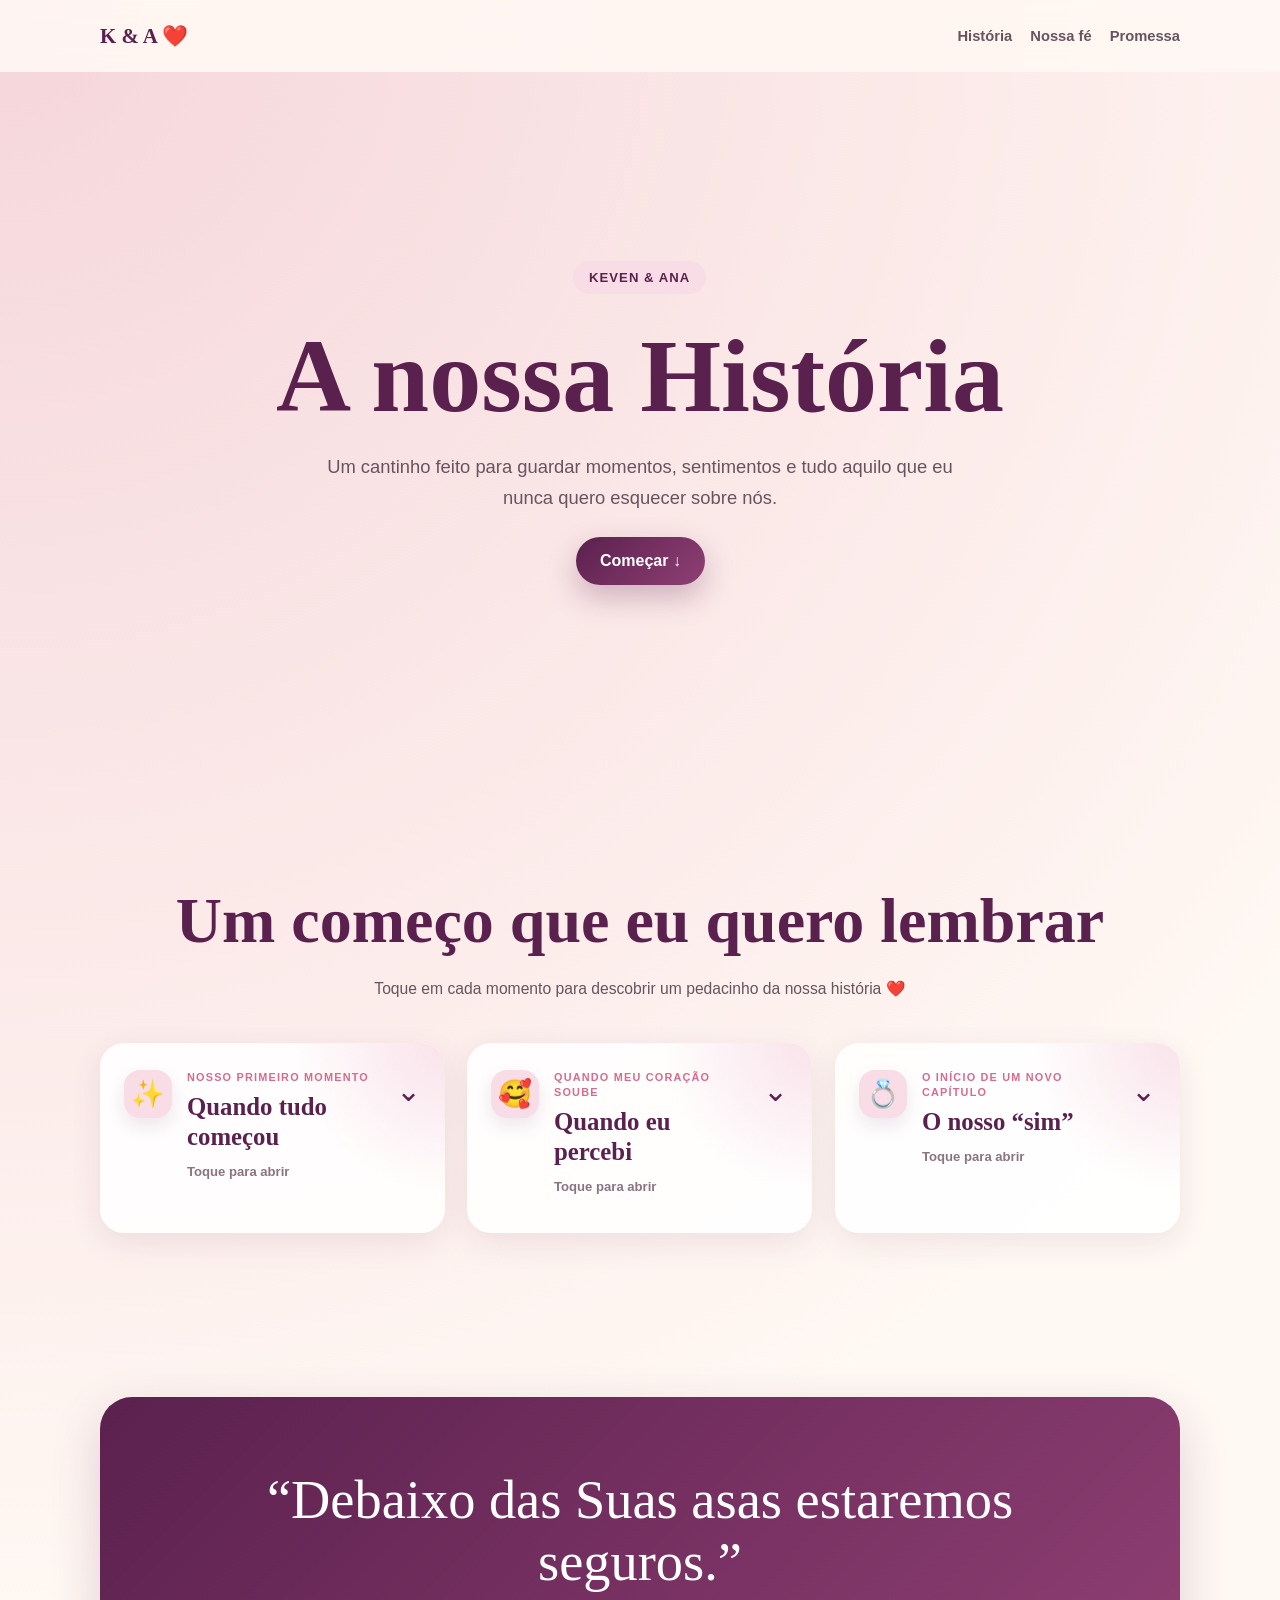
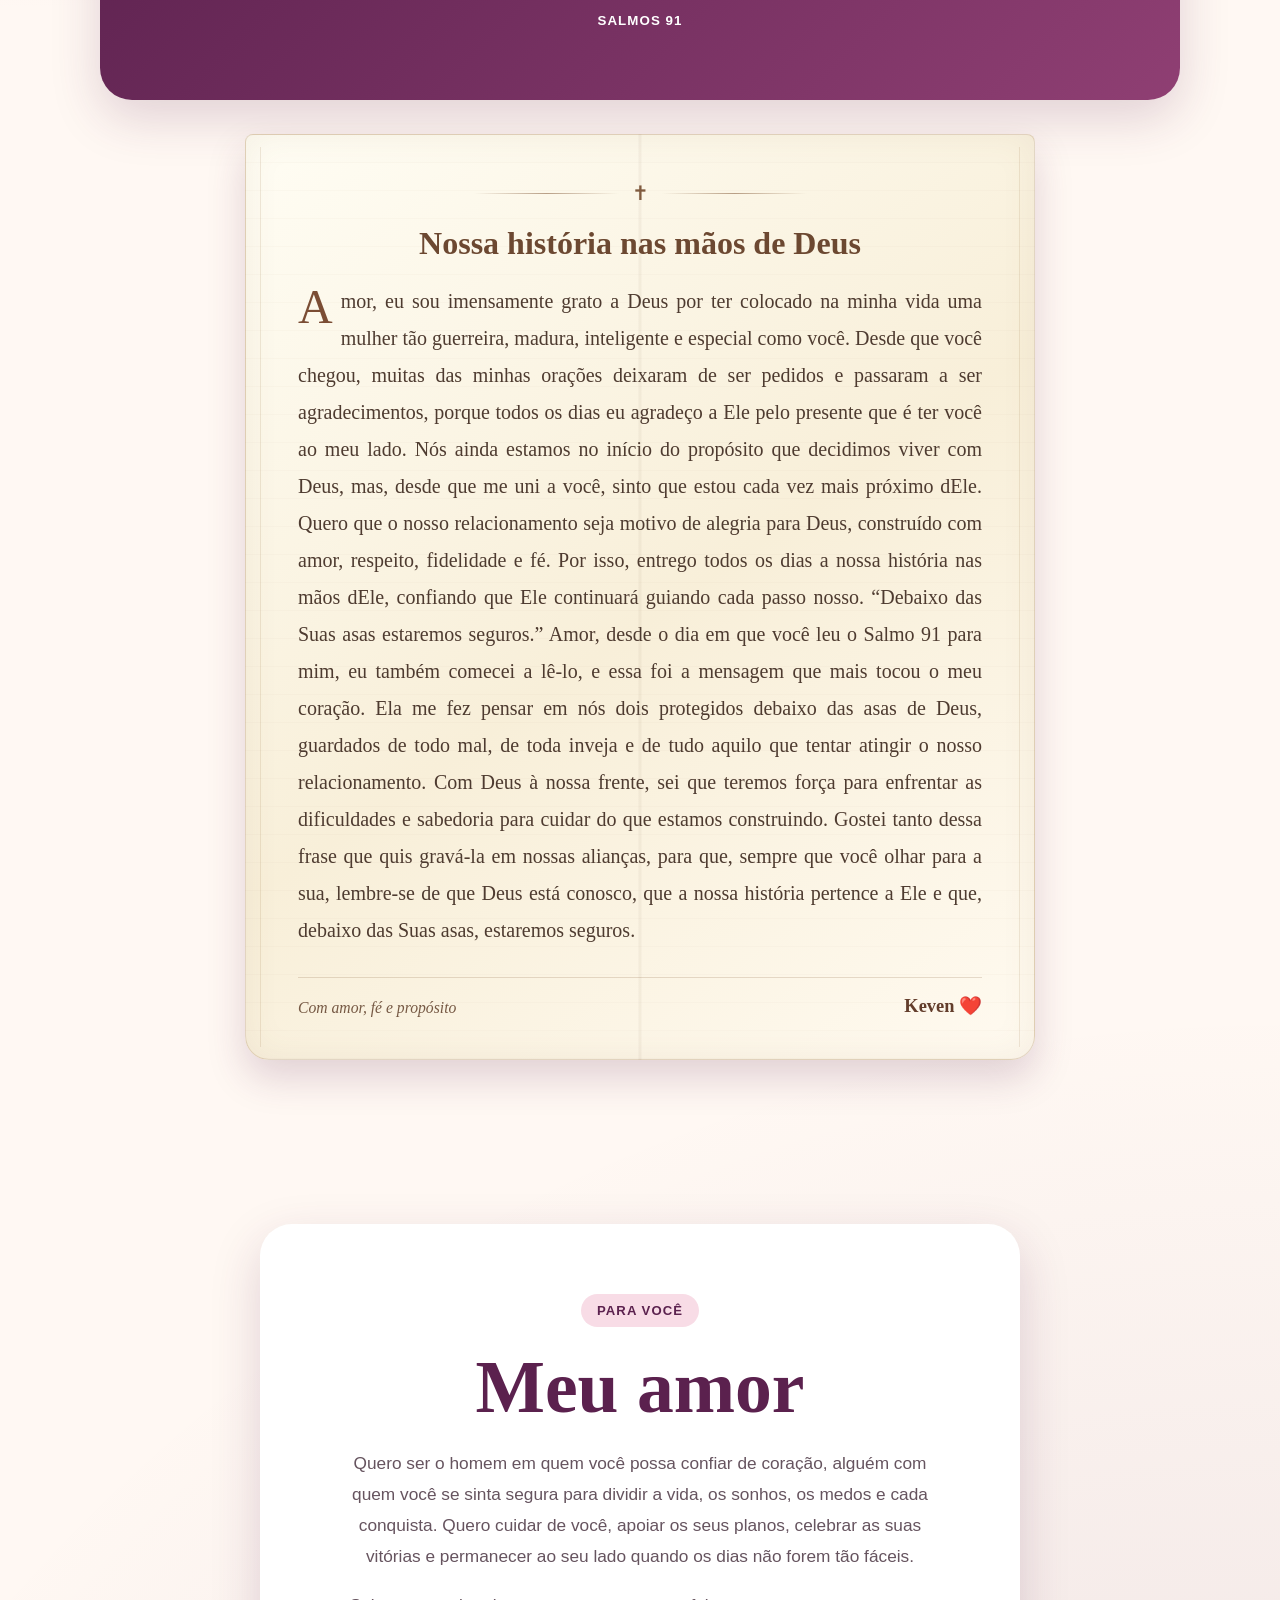
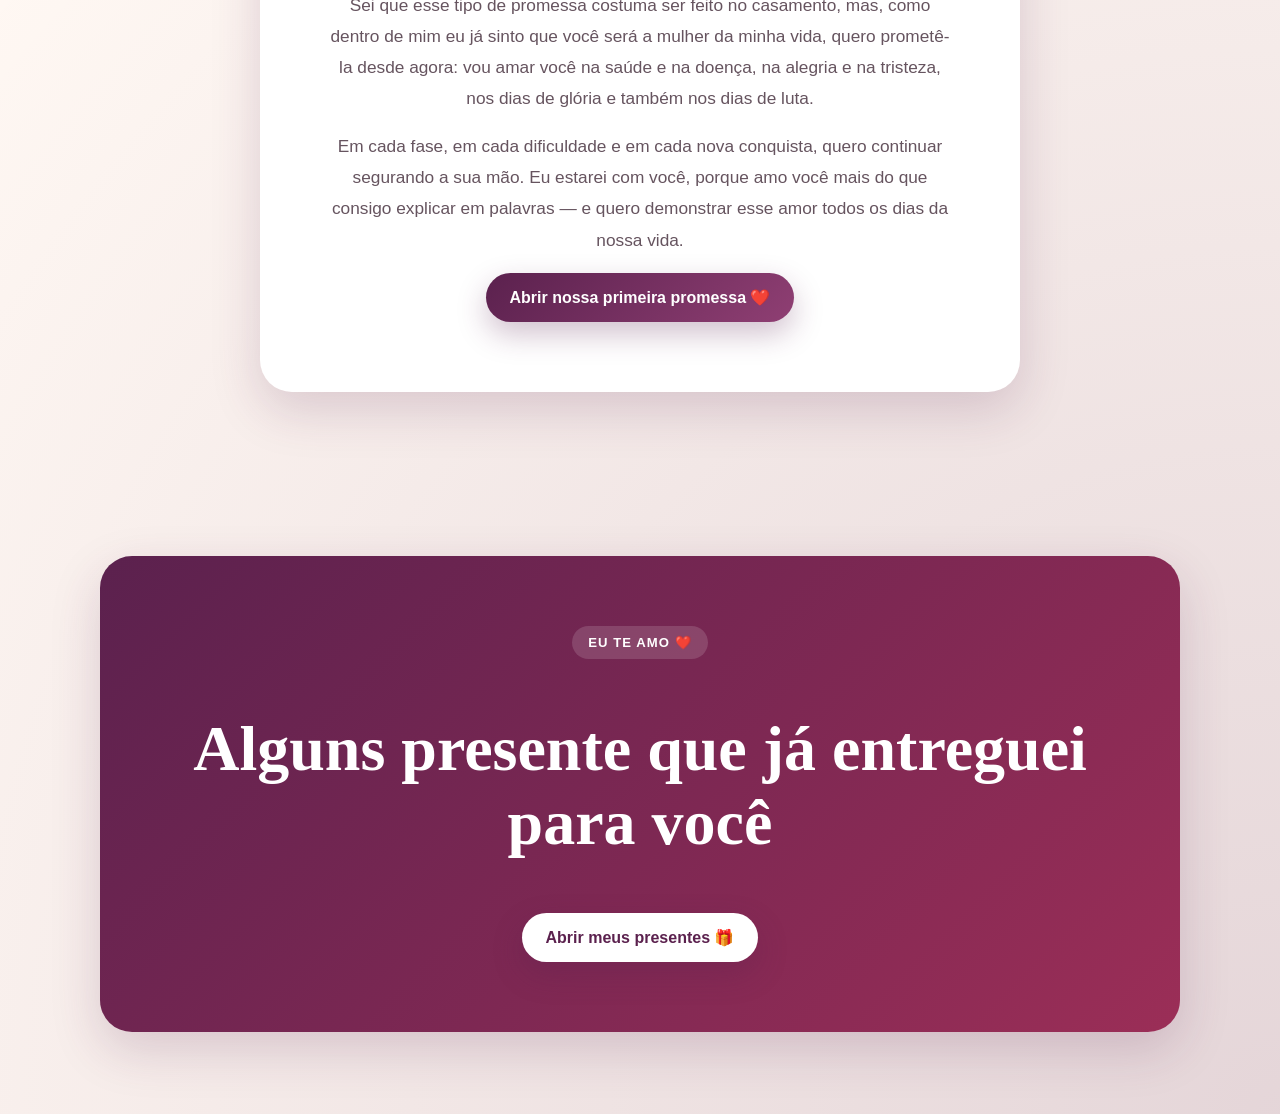
==== historia.html @ 04a38afb "Add files via upload" ====
<!doctype html>
<html lang="pt-BR">
  <head>
    <meta charset="UTF-8" />
    <meta name="viewport" content="width=device-width, initial-scale=1.0" />
    <meta name="theme-color" content="#5b214e" />
    <title>Nossa História ❤️</title>
    <link rel="stylesheet" href="style.css" />
  </head>

  <body>
    <div class="coracoes" id="coracoes"></div>

    <nav class="menu">
      <a class="logo" href="index.html">K &amp; A ❤️</a>

      <div class="menu-links">
        <a href="#historia">História</a>
        <a href="#versiculo">Nossa fé</a>
        <a href="#promessa">Promessa</a>
      </div>
    </nav>

    <main class="conteudo-principal">
      <section class="cabecalho-historia">
        <span class="mini-titulo">Keven &amp; Ana</span>
        <h1>A nossa História</h1>

        <p>
          Um cantinho feito para guardar momentos, sentimentos e tudo aquilo que
          eu nunca quero esquecer sobre nós.
        </p>

        <a class="botao" href="#historia">Começar ↓</a>
      </section>

      <section id="historia">
        <div class="titulo-secao">
          <span>Nossa história</span>
          <h2>Um começo que eu quero lembrar</h2>

          <p class="instrucao-historia">
            Toque em cada momento para descobrir um pedacinho da nossa história
            ❤️
          </p>
        </div>

        <div class="linha-do-tempo linha-do-tempo-interativa">
          <article class="cartao cartao-historia-interativo">
            <button
              class="cabecalho-cartao-historia"
              type="button"
              aria-expanded="false"
            >
              <span class="icone-historia">✨</span>

              <span class="titulo-cartao-historia">
                <span class="ordem-momento">Nosso primeiro momento</span>
                <strong>Quando tudo começou</strong>
                <small>Toque para abrir</small>
              </span>

              <span class="seta-cartao-historia" aria-hidden="true">⌄</span>
            </button>

            <div class="conteudo-cartao-historia">
              <div class="texto-cartao-historia">
                <p>
                  Tudo começou naquele sábado, no dia do curso, quando a gente
                  simplesmente não conseguia parar de olhar um para o outro. Foi
                  ali que pude admirar ainda mais o quanto você era linda, com
                  esse rostinho de princesa que sempre consegue me encantar. E,
                  aos poucos, você foi chegando de mansinho e ocupando um espaço
                  cada vez mais especial nos meus dias e no meu coração.
                </p>

                <span class="assinatura-momento">
                  Foi ali que os meus olhos começaram a escolher você. ❤️
                </span>
              </div>
            </div>
          </article>

          <article class="cartao cartao-historia-interativo">
            <button
              class="cabecalho-cartao-historia"
              type="button"
              aria-expanded="false"
            >
              <span class="icone-historia">🥰</span>

              <span class="titulo-cartao-historia">
                <span class="ordem-momento">Quando meu coração soube</span>
                <strong>Quando eu percebi</strong>
                <small>Toque para abrir</small>
              </span>

              <span class="seta-cartao-historia" aria-hidden="true">⌄</span>
            </button>

            <div class="conteudo-cartao-historia">
              <div class="texto-cartao-historia">
                <p>
                  No dia em que saímos para a praça... Aquele momento foi tão
                  especial, tão leve e tão bom, que alguma coisa dentro de mim
                  mudou. Mesmo sendo apenas a segunda vez que saíamos juntos —
                  kkkkk — foi ali que meu coração começou a ter certeza de que
                  era você a mulher que eu queria para a minha vida. Minhas
                  orações deixaram de ser “Será que é ela?” e passaram a ser
                  “Deus, eu quero que seja ela”. E, sem perceber, eu já estava
                  completamente apaixonado por você.
                </p>

                <span class="assinatura-momento">
                  Naquele dia, a minha dúvida virou uma oração por nós dois. ❤️
                </span>
              </div>
            </div>
          </article>

          <article class="cartao cartao-historia-interativo">
            <button
              class="cabecalho-cartao-historia"
              type="button"
              aria-expanded="false"
            >
              <span class="icone-historia">💍</span>

              <span class="titulo-cartao-historia">
                <span class="ordem-momento">O início de um novo capítulo</span>
                <strong>O nosso “sim”</strong>
                <small>Toque para abrir</small>
              </span>

              <span class="seta-cartao-historia" aria-hidden="true">⌄</span>
            </button>

            <div class="conteudo-cartao-historia">
              <div class="texto-cartao-historia">
                <p>
                  No dia 18 de julho de 2026, a nossa história ganhou um novo
                  capítulo — o primeiro de muitos que ainda estão por vir. Eu
                  fiquei muito ansioso esperando por esse dia kkkkk. Lembra de
                  quando você tentava adivinhar qual seria a nossa data? Foi tão
                  gostoso viver essa espera e ver você toda curiosa e ansiosa
                  para finalmente ganhar a sua aliança. Cada momento fez esse
                  dia se tornar ainda mais especial para mim.
                </p>

                <span class="assinatura-momento">
                  E foi assim que o nosso “eu e você” se tornou oficialmente
                  “nós”. ❤️
                </span>
              </div>
            </div>
          </article>
        </div>
      </section>

      <section id="versiculo" class="secao-versiculo">
        <div class="versiculo">
          <blockquote>“Debaixo das Suas asas estaremos seguros.”</blockquote>

          <small>SALMOS 91</small>
        </div>

        <!--
          ESCREVA A SUA MENSAGEM PARA A ANA DENTRO DO <p> ABAIXO.
          Você pode escrever quantas linhas quiser.
        -->
        <div class="caixa-mensagem-biblica">
          <div class="topo-mensagem-biblica" aria-hidden="true">
            <span class="linha-biblica"></span>
            <span class="cruz-biblica">✝</span>
            <span class="linha-biblica"></span>
          </div>

          <span class="titulo-mensagem-biblica">
            Nossa história nas mãos de Deus
          </span>

          <p class="texto-mensagem-biblica">
            Amor, eu sou imensamente grato a Deus por ter colocado na minha vida
            uma mulher tão guerreira, madura, inteligente e especial como você.
            Desde que você chegou, muitas das minhas orações deixaram de ser
            pedidos e passaram a ser agradecimentos, porque todos os dias eu
            agradeço a Ele pelo presente que é ter você ao meu lado. Nós ainda
            estamos no início do propósito que decidimos viver com Deus, mas,
            desde que me uni a você, sinto que estou cada vez mais próximo dEle.
            Quero que o nosso relacionamento seja motivo de alegria para Deus,
            construído com amor, respeito, fidelidade e fé. Por isso, entrego
            todos os dias a nossa história nas mãos dEle, confiando que Ele
            continuará guiando cada passo nosso. “Debaixo das Suas asas
            estaremos seguros.” Amor, desde o dia em que você leu o Salmo 91
            para mim, eu também comecei a lê-lo, e essa foi a mensagem que mais
            tocou o meu coração. Ela me fez pensar em nós dois protegidos
            debaixo das asas de Deus, guardados de todo mal, de toda inveja e de
            tudo aquilo que tentar atingir o nosso relacionamento. Com Deus à
            nossa frente, sei que teremos força para enfrentar as dificuldades e
            sabedoria para cuidar do que estamos construindo. Gostei tanto dessa
            frase que quis gravá-la em nossas alianças, para que, sempre que
            você olhar para a sua, lembre-se de que Deus está conosco, que a
            nossa história pertence a Ele e que, debaixo das Suas asas,
            estaremos seguros.
          </p>

          <div class="rodape-mensagem-biblica">
            <span>Com amor, fé e propósito</span>
            <strong>Keven ❤️</strong>
          </div>
        </div>
      </section>

      <section class="final" id="promessa">
        <div class="carta">
          <span class="mini-titulo">Para você</span>
          <h2>Meu amor</h2>

          <p>
            Quero ser o homem em quem você possa confiar de coração, alguém com
            quem você se sinta segura para dividir a vida, os sonhos, os medos e
            cada conquista. Quero cuidar de você, apoiar os seus planos,
            celebrar as suas vitórias e permanecer ao seu lado quando os dias
            não forem tão fáceis.
          </p>

          <p>
            Sei que esse tipo de promessa costuma ser feito no casamento, mas,
            como dentro de mim eu já sinto que você será a mulher da minha vida,
            quero prometê-la desde agora: vou amar você na saúde e na doença, na
            alegria e na tristeza, nos dias de glória e também nos dias de luta.
          </p>

          <p>
            Em cada fase, em cada dificuldade e em cada nova conquista, quero
            continuar segurando a sua mão. Eu estarei com você, porque amo você
            mais do que consigo explicar em palavras — e quero demonstrar esse
            amor todos os dias da nossa vida.
          </p>

          <button class="botao" id="botaoPromessa" type="button">
            Abrir nossa primeira promessa ❤️
          </button>

          <div class="mensagem-escondida" id="mensagemFinal">
            Que este seja apenas o primeiro de muitos capítulos.<br />
            Eu escolho você. Hoje e em todos os dias que vierem.
          </div>
        </div>
      </section>

      <section class="secao-presente">
        <div class="presente-chamada">
          <span class="mini-titulo">Eu te amo ❤️</span>
          <h2>Alguns presente que já entreguei para você</h2>

          <a class="botao botao-branco" href="presente.html">
            Abrir meus presentes 🎁
          </a>
        </div>
      </section>
    </main>

    <script src="script.js"></script>
  </body>
</html>
---- style.css ----
@charset "UTF-8";

:root {
  --vinho: #5b214e;
  --vinho-escuro: #351129;
  --vinho-claro: #8f3f73;
  --rosa: #d86a8d;
  --rosa-claro: #f8dce6;
  --creme: #fff8f3;
  --texto: #392b35;
  --texto-suave: #66545f;
  --branco: #ffffff;
  --vermelho: #b80f35;
  --vermelho-claro: #df3157;
  --vermelho-escuro: #6f0925;
  --verde: #315b3b;
  --verde-claro: #72996b;
  --dourado: #e8bd72;
  --sombra: 0 18px 50px rgba(91, 33, 78, 0.18);
}

* {
  box-sizing: border-box;
  scroll-behavior: smooth;
}

html {
  scroll-padding-top: 90px;
}

body {
  margin: 0;
  color: var(--texto);
  font-family: "Segoe UI", Arial, sans-serif;
  background:
    radial-gradient(
      circle at top left,
      rgba(216, 106, 141, 0.24),
      transparent 36%
    ),
    radial-gradient(
      circle at bottom right,
      rgba(91, 33, 78, 0.16),
      transparent 38%
    ),
    var(--creme);
  overflow-x: hidden;
}

a {
  color: inherit;
}

button,
a {
  -webkit-tap-highlight-color: transparent;
}

h1,
h2,
h3 {
  font-family: Georgia, "Times New Roman", serif;
  color: var(--vinho);
}

.coracoes,
.chuva-rosas {
  position: fixed;
  inset: 0;
  pointer-events: none;
  overflow: hidden;
}

.coracoes {
  z-index: 100;
}

.chuva-rosas {
  z-index: 150;
}

.coracao {
  position: absolute;
  bottom: -40px;
  opacity: 0;
  animation: subir linear forwards;
}

@keyframes subir {
  0% {
    transform: translateY(0) rotate(0deg) scale(0.75);
    opacity: 0;
  }

  15% {
    opacity: 0.9;
  }

  100% {
    transform: translateY(-115vh) rotate(40deg) scale(1.15);
    opacity: 0;
  }
}

.mini-titulo,
.selo {
  display: inline-flex;
  padding: 9px 16px;
  border-radius: 999px;
  background: var(--rosa-claro);
  color: var(--vinho);
  font-size: 0.82rem;
  font-weight: 800;
  letter-spacing: 0.08em;
  text-transform: uppercase;
}

.botao {
  appearance: none;
  display: inline-block;
  border: 0;
  border-radius: 999px;
  padding: 15px 24px;
  background: linear-gradient(135deg, var(--vinho), var(--vinho-claro));
  color: var(--branco);
  text-decoration: none;
  font-size: 1rem;
  font-weight: 800;
  cursor: pointer;
  box-shadow: 0 12px 30px rgba(91, 33, 78, 0.28);
  transition:
    transform 0.2s ease,
    box-shadow 0.2s ease;
}

.botao:hover {
  transform: translateY(-3px);
  box-shadow: 0 18px 36px rgba(91, 33, 78, 0.35);
}

.botao-branco {
  background: var(--branco);
  color: var(--vinho);
}

.pagina-inicial {
  min-height: 100vh;
  display: flex;
  flex-direction: column;
}

.hero {
  min-height: calc(100vh - 70px);
  display: grid;
  place-items: center;
  padding: 32px 20px;
}

.hero-card {
  width: min(920px, 100%);
  padding: clamp(30px, 6vw, 74px);
  border-radius: 34px;
  text-align: center;
  background: rgba(255, 255, 255, 0.8);
  box-shadow: var(--sombra);
  backdrop-filter: blur(12px);
}

.hero h1 {
  margin: 24px 0 12px;
  font-size: clamp(3rem, 9vw, 6.6rem);
  line-height: 0.95;
}

.hero p {
  max-width: 700px;
  margin: 20px auto 24px;
  font-size: clamp(1.05rem, 2.4vw, 1.35rem);
  line-height: 1.75;
}

.data {
  display: block;
  margin: 18px 0 30px;
  color: #755e6f;
  font-weight: 700;
}

.menu {
  position: sticky;
  top: 0;
  z-index: 80;
  min-height: 72px;
  display: flex;
  align-items: center;
  justify-content: space-between;
  gap: 24px;
  padding: 14px max(20px, calc((100% - 1080px) / 2));
  background: rgba(255, 248, 243, 0.9);
  backdrop-filter: blur(14px);
}

.logo {
  color: var(--vinho);
  text-decoration: none;
  font-family: Georgia, "Times New Roman", serif;
  font-size: 1.3rem;
  font-weight: 800;
}

.menu-links {
  display: flex;
  flex-wrap: wrap;
  gap: 18px;
}

.menu-links a {
  color: var(--texto-suave);
  text-decoration: none;
  font-size: 0.92rem;
  font-weight: 700;
}

.conteudo-principal {
  width: min(1080px, calc(100% - 34px));
  margin: 0 auto;
}

.conteudo-principal section {
  padding: 82px 0;
}

.cabecalho-historia {
  min-height: 78vh;
  display: grid;
  place-items: center;
  align-content: center;
  text-align: center;
}

.cabecalho-historia h1 {
  margin: 22px 0 16px;
  font-size: clamp(3.2rem, 9vw, 6.5rem);
}

.cabecalho-historia p {
  max-width: 660px;
  margin: 0 auto 24px;
  color: var(--texto-suave);
  font-size: 1.15rem;
  line-height: 1.7;
}

.titulo-secao {
  margin-bottom: 42px;
  text-align: center;
}

.titulo-secao span {
  color: var(--rosa);
  font-size: 0.78rem;
  font-weight: 800;
  letter-spacing: 0.14em;
  text-transform: uppercase;
}

.titulo-secao h2 {
  margin: 10px 0 0;
  font-size: clamp(2.1rem, 6vw, 4rem);
}

.linha-do-tempo {
  display: grid;
  grid-template-columns: repeat(3, 1fr);
  gap: 22px;
}

.cartao,
.motivo {
  padding: 26px;
  border-radius: 24px;
  background: rgba(255, 255, 255, 0.88);
  box-shadow: 0 10px 32px rgba(91, 33, 78, 0.09);
}

.cartao h3 {
  margin: 10px 0;
  font-size: 1.55rem;
}

.cartao p,
.motivo p {
  margin: 0;
  color: var(--texto-suave);
  line-height: 1.65;
}

.icone {
  font-size: 2rem;
}

.galeria {
  display: grid;
  grid-template-columns: 1.25fr 0.75fr;
  grid-template-rows: 260px 260px;
  gap: 18px;
}

.foto {
  position: relative;
  overflow: hidden;
  min-height: 220px;
  border-radius: 26px;
  background: var(--rosa-claro);
  box-shadow: var(--sombra);
}

.foto-principal {
  grid-row: 1 / 3;
}

.foto img {
  width: 100%;
  height: 100%;
  object-fit: cover;
}

.legenda {
  position: absolute;
  left: 18px;
  bottom: 18px;
  padding: 9px 13px;
  border-radius: 999px;
  color: white;
  background: rgba(40, 15, 34, 0.62);
  font-weight: 700;
}

.motivos {
  display: grid;
  grid-template-columns: repeat(2, 1fr);
  gap: 18px;
}

.motivo {
  display: flex;
  gap: 16px;
}

.numero {
  flex: 0 0 auto;
  width: 42px;
  height: 42px;
  display: grid;
  place-items: center;
  border-radius: 50%;
  background: var(--rosa-claro);
  color: var(--vinho);
  font-weight: 900;
}

.motivo strong {
  display: block;
  margin-bottom: 6px;
  color: var(--vinho);
}

.versiculo {
  padding: clamp(34px, 7vw, 72px);
  border-radius: 32px;
  color: white;
  text-align: center;
  background: linear-gradient(135deg, var(--vinho), var(--vinho-claro));
  box-shadow: var(--sombra);
}

.versiculo blockquote {
  margin: 0;
  font-family: Georgia, "Times New Roman", serif;
  font-size: clamp(1.7rem, 5vw, 3.4rem);
}

.versiculo small {
  display: block;
  margin-top: 20px;
  font-weight: 700;
  letter-spacing: 0.08em;
}

.final {
  min-height: 70vh;
  display: grid;
  place-items: center;
}

.carta {
  width: min(760px, 100%);
  padding: clamp(32px, 7vw, 70px);
  border-radius: 32px;
  background: white;
  text-align: center;
  box-shadow: var(--sombra);
}

.carta h2 {
  margin: 18px 0;
  font-size: clamp(2.4rem, 7vw, 4.6rem);
}

.carta p {
  color: var(--texto-suave);
  font-size: 1.08rem;
  line-height: 1.8;
}

.mensagem-escondida {
  display: none;
  margin-top: 28px;
  padding: 24px;
  border-radius: 22px;
  background: var(--rosa-claro);
  color: var(--vinho);
  font-family: Georgia, "Times New Roman", serif;
  font-size: 1.8rem;
  line-height: 1.4;
}

.presente-chamada {
  padding: clamp(34px, 7vw, 70px);
  border-radius: 32px;
  color: white;
  text-align: center;
  background: linear-gradient(135deg, var(--vinho), #9b2e57);
  box-shadow: var(--sombra);
}

.presente-chamada h2 {
  color: white;
  font-size: clamp(2.2rem, 6vw, 4rem);
}

.presente-chamada p {
  max-width: 620px;
  margin: 0 auto 26px;
  line-height: 1.7;
}

.presente-chamada .mini-titulo {
  background: rgba(255, 255, 255, 0.14);
  color: white;
}

footer {
  padding: 28px 18px 42px;
  color: #806c79;
  text-align: center;
}

/* PÁGINA PRESENTE */

.pagina-presente {
  min-height: 100vh;
  color: white;
  background:
    radial-gradient(
      circle at 50% 5%,
      rgba(255, 255, 255, 0.18),
      transparent 28%
    ),
    linear-gradient(160deg, #321026 0%, #651c48 46%, #a93b5f 100%);
}

.presente-main {
  width: min(760px, calc(100% - 20px));
  margin: 0 auto;
}

.presente-topo {
  padding: 26px 0 12px;
  text-align: center;
}

.presente-topo h1 {
  margin: 18px 0 12px;
  color: white;
  font-size: clamp(2.4rem, 8vw, 4.8rem);
  line-height: 1;
}

.presente-topo p {
  max-width: 600px;
  margin: 0 auto;
  color: rgba(255, 255, 255, 0.84);
  line-height: 1.65;
}

.presente-topo .mini-titulo {
  background: rgba(255, 255, 255, 0.12);
  color: white;
}

.voltar-link {
  display: block;
  width: max-content;
  margin-bottom: 20px;
  color: rgba(255, 255, 255, 0.84);
  text-decoration: none;
  font-weight: 700;
}

.experiencia-presente {
  min-height: 700px;
  padding: 20px 0 70px;
}

.caixa-area {
  min-height: 470px;
  display: grid;
  place-items: center;
  transition:
    opacity 0.6s ease,
    transform 0.7s ease;
}

.caixa-area.escondida {
  position: absolute;
  opacity: 0;
  transform: translateY(100px) scale(0.8);
  pointer-events: none;
}

.caixa-presente {
  appearance: none;
  position: relative;
  width: min(290px, 76vw);
  height: 300px;
  border: 0;
  background: transparent;
  cursor: pointer;
  animation: caixaRespira 2.2s ease-in-out infinite;
}

@keyframes caixaRespira {
  50% {
    transform: translateY(-8px) scale(1.015);
  }
}

.corpo-caixa {
  position: absolute;
  left: 8%;
  right: 8%;
  bottom: 0;
  height: 68%;
  overflow: hidden;
  border-radius: 8px 8px 20px 20px;
  background: linear-gradient(160deg, #ca1947, #800929);
  box-shadow: 0 28px 30px rgba(20, 0, 15, 0.35);
}

.tampa-caixa {
  position: absolute;
  left: 0;
  right: 0;
  top: 24%;
  z-index: 4;
  height: 28%;
  border-radius: 14px;
  background: linear-gradient(160deg, #e3355e, #941034);
  transform-origin: left bottom;
}

.fita-vertical {
  position: absolute;
  inset-block: 0;
  left: 42%;
  width: 16%;
  background: linear-gradient(90deg, #e1ad61, #ffe2a8, #d49a4c);
}

.fita-horizontal {
  position: absolute;
  inset-inline: 0;
  top: 38%;
  height: 17%;
  background: linear-gradient(#e1ad61, #ffe2a8, #d49a4c);
}

.etiqueta {
  position: absolute;
  left: 50%;
  bottom: 18px;
  z-index: 3;
  width: max-content;
  max-width: 86%;
  transform: translateX(-50%);
  padding: 10px 14px;
  border-radius: 999px;
  background: white;
  color: var(--vinho);
  font-size: 0.86rem;
  font-weight: 900;
}

.laco,
.no-laco {
  position: absolute;
  z-index: 6;
  background: linear-gradient(145deg, #ffe2aa, #dca65d);
}

.laco {
  top: -58px;
  width: 82px;
  height: 68px;
  border-radius: 70% 25% 70% 30%;
}

.laco-esquerdo {
  left: calc(50% - 76px);
  transform: rotate(22deg);
}

.laco-direito {
  right: calc(50% - 76px);
  transform: scaleX(-1) rotate(22deg);
}

.no-laco {
  top: -22px;
  left: 50%;
  width: 46px;
  height: 42px;
  border-radius: 50%;
  transform: translateX(-50%);
}

.caixa-presente.abrindo {
  animation: none;
}

.caixa-presente.abrindo .tampa-caixa {
  animation: abrirTampa 0.95s forwards;
}

.caixa-presente.abrindo .corpo-caixa {
  animation: caixaDescer 0.8s 0.35s forwards;
}

@keyframes abrirTampa {
  45% {
    transform: translateY(-90px) rotate(-9deg);
  }

  100% {
    transform: translate(-95px, -150px) rotate(-22deg);
    opacity: 0;
  }
}

@keyframes caixaDescer {
  100% {
    transform: translateY(95px) scale(0.9);
    opacity: 0;
  }
}

.buque-area {
  display: none;
  opacity: 0;
  text-align: center;
  transform: translateY(70px) scale(0.92);
}

.buque-area.visivel {
  display: block;
  animation: buqueAparecer 1.05s forwards;
}

@keyframes buqueAparecer {
  to {
    opacity: 1;
    transform: translateY(0) scale(1);
  }
}

.contador-rosas {
  display: inline-flex;
  margin-bottom: 12px;
  padding: 10px 16px;
  border-radius: 999px;
  background: rgba(255, 255, 255, 0.12);
  font-size: 0.9rem;
  font-weight: 800;
}

.buque-realista {
  position: relative;
  width: min(440px, 96vw);
  height: 540px;
  margin: 0 auto;
  filter: drop-shadow(0 28px 28px rgba(22, 0, 15, 0.36));
}

.papel-traseiro,
.folhagens,
.astromelias,
.mosquitinhos,
.rosas,
.embrulho-frontal {
  position: absolute;
  inset: 0;
}

.papel-traseiro {
  z-index: 1;
}

.papel-fundo {
  position: absolute;
  top: 80px;
  width: 58%;
  height: 360px;
  background:
    linear-gradient(135deg, rgba(255, 255, 255, 0.11), transparent 35%),
    linear-gradient(150deg, #c31643, #630923);
  border: 2px solid rgba(255, 255, 255, 0.08);
}

.papel-fundo-esquerdo {
  left: 5%;
  clip-path: polygon(0 8%, 100% 0, 82% 100%, 30% 95%);
  transform: rotate(-10deg);
}

.papel-fundo-direito {
  right: 5%;
  clip-path: polygon(0 0, 100% 8%, 70% 95%, 18% 100%);
  transform: rotate(10deg);
}

.faixa-decorativa {
  position: absolute;
  z-index: 2;
  color: rgba(242, 190, 204, 0.55);
  font-family: Georgia, "Times New Roman", serif;
  font-size: 1.1rem;
  font-weight: 800;
  letter-spacing: 0.12em;
}

.faixa-1 {
  left: 56px;
  top: 105px;
  transform: rotate(-36deg);
}

.faixa-2 {
  right: 25px;
  top: 130px;
  transform: rotate(36deg);
}

.folhagens {
  z-index: 2;
}

.folha {
  position: absolute;
  width: 92px;
  height: 38px;
  border-radius: 100% 0 100% 0;
  background: linear-gradient(145deg, var(--verde-claro), var(--verde));
  transform-origin: left center;
}

.folha::after {
  content: "";
  position: absolute;
  left: 8px;
  right: 8px;
  top: 50%;
  height: 1px;
  background: rgba(230, 245, 220, 0.45);
}

.f1 {
  left: 45px;
  top: 160px;
  transform: rotate(-42deg);
}
.f2 {
  right: 40px;
  top: 155px;
  transform: scaleX(-1) rotate(-42deg);
}
.f3 {
  left: 24px;
  top: 228px;
  transform: rotate(-19deg);
}
.f4 {
  right: 18px;
  top: 226px;
  transform: scaleX(-1) rotate(-18deg);
}
.f5 {
  left: 95px;
  top: 92px;
  transform: rotate(-72deg) scale(0.9);
}
.f6 {
  right: 90px;
  top: 92px;
  transform: scaleX(-1) rotate(-72deg) scale(0.9);
}
.f7 {
  left: 70px;
  top: 292px;
  transform: rotate(7deg) scale(0.88);
}
.f8 {
  right: 66px;
  top: 288px;
  transform: scaleX(-1) rotate(7deg) scale(0.88);
}
.f9 {
  left: 163px;
  top: 75px;
  transform: rotate(-90deg) scale(0.78);
}
.f10 {
  right: 155px;
  top: 75px;
  transform: scaleX(-1) rotate(-90deg) scale(0.78);
}

.astromelias {
  z-index: 4;
}

.astromelia {
  position: absolute;
  width: 74px;
  height: 74px;
  transform: translate(-50%, -50%) rotate(var(--r));
  filter: drop-shadow(0 5px 6px rgba(50, 0, 18, 0.18));
}

.astromelia span {
  position: absolute;
  left: 50%;
  top: 50%;
  width: 30px;
  height: 42px;
  border-radius: 60% 40% 62% 38%;
  background:
    radial-gradient(circle at 50% 45%, #efe8aa 0 6%, transparent 7%),
    linear-gradient(145deg, #fffef8, #e8e7db);
  transform-origin: 50% 90%;
}

.astromelia span:nth-child(1) {
  transform: translate(-50%, -95%) rotate(0deg);
}
.astromelia span:nth-child(2) {
  transform: translate(-10%, -70%) rotate(72deg);
}
.astromelia span:nth-child(3) {
  transform: translate(-20%, -25%) rotate(144deg);
}
.astromelia span:nth-child(4) {
  transform: translate(-82%, -25%) rotate(216deg);
}
.astromelia span:nth-child(5) {
  transform: translate(-90%, -75%) rotate(288deg);
}

.astromelia::after {
  content: "";
  position: absolute;
  left: 50%;
  top: 50%;
  width: 16px;
  height: 16px;
  border-radius: 50%;
  background: #d9c96f;
  transform: translate(-50%, -50%);
}

.mosquitinhos {
  z-index: 5;
}

.raminho {
  position: absolute;
  width: 74px;
  height: 70px;
  transform: translate(-50%, -50%) rotate(var(--r));
}

.raminho::before,
.raminho::after,
.raminho span {
  content: "";
  position: absolute;
  width: 11px;
  height: 11px;
  border-radius: 50%;
  background: white;
  box-shadow:
    14px 4px 0 -2px white,
    -12px 8px 0 -2px white,
    5px 17px 0 -2px white;
}

.raminho::before {
  left: 8px;
  top: 9px;
}
.raminho::after {
  right: 6px;
  top: 28px;
}
.raminho span {
  left: 27px;
  bottom: 8px;
}

.rosas {
  z-index: 7;
}

.rosa-interativa {
  appearance: none;
  position: absolute;
  width: var(--t);
  height: var(--t);
  padding: 0;
  border: 0;
  border-radius: 50%;
  background: transparent;
  cursor: pointer;
  transform: translate(-50%, -50%) rotate(var(--r));
  filter: drop-shadow(0 7px 8px rgba(45, 0, 16, 0.28));
  transition:
    transform 0.2s ease,
    filter 0.2s ease;
}

.rosa-interativa:hover,
.rosa-interativa:focus-visible {
  transform: translate(-50%, -50%) rotate(var(--r)) scale(1.08);
  outline: none;
}

.rosa-interativa.descoberta {
  filter: drop-shadow(0 0 10px rgba(255, 230, 236, 0.95))
    drop-shadow(0 7px 8px rgba(45, 0, 16, 0.3));
}

.rosa-interativa.descoberta::after {
  content: "♥";
  position: absolute;
  right: -1px;
  top: -4px;
  width: 23px;
  height: 23px;
  display: grid;
  place-items: center;
  border-radius: 50%;
  background: white;
  color: var(--vermelho);
  font-size: 0.78rem;
}

.petala,
.miolo {
  position: absolute;
  left: 50%;
  top: 50%;
  display: block;
  border-radius: 48% 52% 46% 54%;
  background:
    radial-gradient(circle at 35% 28%, #ea3c62 0 18%, transparent 19%),
    linear-gradient(145deg, #dc214d, #780724 72%);
  box-shadow:
    inset 5px 5px 8px rgba(255, 130, 150, 0.2),
    inset -6px -6px 9px rgba(60, 0, 18, 0.3);
}

.petala {
  width: 55%;
  height: 60%;
  transform-origin: center;
}

.p1 {
  transform: translate(-50%, -78%) rotate(4deg);
}
.p2 {
  transform: translate(-18%, -55%) rotate(70deg);
}
.p3 {
  transform: translate(-42%, -19%) rotate(143deg);
}
.p4 {
  transform: translate(-82%, -36%) rotate(214deg);
}
.p5 {
  transform: translate(-85%, -74%) rotate(286deg);
}

.miolo {
  z-index: 4;
  width: 45%;
  height: 45%;
  transform: translate(-50%, -50%) rotate(24deg);
  background:
    radial-gradient(circle at 38% 34%, #f15b76 0 12%, transparent 13%),
    repeating-radial-gradient(
      circle at center,
      #a20d34 0 8%,
      #d21c49 9% 18%,
      #7c0928 19% 26%
    );
}

.embrulho-frontal {
  z-index: 6;
  pointer-events: none;
}

.papel-frontal {
  position: absolute;
  bottom: 18px;
  width: 60%;
  height: 245px;
  background:
    linear-gradient(135deg, rgba(255, 255, 255, 0.13), transparent 30%),
    linear-gradient(150deg, #bd123d, #5f071f);
}

.papel-frontal-esquerdo {
  left: 8%;
  clip-path: polygon(0 0, 100% 20%, 72% 100%, 28% 100%);
  transform: rotate(5deg);
}

.papel-frontal-direito {
  right: 8%;
  clip-path: polygon(0 20%, 100% 0, 72% 100%, 28% 100%);
  transform: rotate(-5deg);
}

.fita-buque {
  position: absolute;
  left: 50%;
  bottom: 82px;
  width: 126px;
  height: 36px;
  border-radius: 999px;
  transform: translateX(-50%) rotate(-2deg);
  background: linear-gradient(#e3b56c, #ffe3a7, #d59b4d);
  box-shadow: 0 8px 13px rgba(45, 0, 20, 0.24);
}

.fita-buque::before,
.fita-buque::after {
  content: "";
  position: absolute;
  top: 21px;
  width: 64px;
  height: 82px;
  background: linear-gradient(145deg, #f8d79f, #c99551);
  clip-path: polygon(0 0, 100% 0, 70% 100%, 48% 72%, 25% 100%);
}

.fita-buque::before {
  left: 14px;
  transform: rotate(13deg);
}

.fita-buque::after {
  right: 14px;
  transform: rotate(-13deg);
}

.dica-rosas {
  margin: 0 auto;
  color: rgba(255, 255, 255, 0.84);
  font-size: 0.94rem;
}

.rosa-caindo {
  position: absolute;
  top: -70px;
  animation: cairRosa linear forwards;
}

@keyframes cairRosa {
  0% {
    transform: translateY(-20px) rotate(0deg);
    opacity: 0;
  }

  10% {
    opacity: 1;
  }

  100% {
    transform: translateY(115vh) rotate(540deg);
    opacity: 0.9;
  }
}

.modal-motivo {
  position: fixed;
  inset: 0;
  z-index: 250;
  display: none;
  place-items: center;
  padding: 18px;
  background: rgba(30, 3, 23, 0.72);
  backdrop-filter: blur(10px);
}

.modal-motivo.aberto {
  display: grid;
}

.modal-conteudo {
  position: relative;
  width: min(460px, 100%);
  padding: 32px 26px 28px;
  border-radius: 30px;
  color: var(--texto);
  text-align: center;
  background: white;
  box-shadow: 0 28px 70px rgba(20, 0, 14, 0.42);
}

.fechar-modal {
  position: absolute;
  right: 14px;
  top: 12px;
  width: 38px;
  height: 38px;
  border: 0;
  border-radius: 50%;
  background: var(--rosa-claro);
  color: var(--vinho);
  font-size: 1.55rem;
  cursor: pointer;
}

.modal-rosa {
  font-size: 3.2rem;
}

.modal-numero {
  display: block;
  margin-top: 4px;
  color: var(--rosa);
  font-size: 0.78rem;
  font-weight: 900;
  letter-spacing: 0.14em;
  text-transform: uppercase;
}

.modal-conteudo h2 {
  margin: 12px 0 10px;
  font-size: clamp(2rem, 8vw, 3rem);
}

.modal-conteudo p {
  margin: 0 auto 24px;
  color: var(--texto-suave);
  font-size: 1.05rem;
  line-height: 1.75;
}

.mensagem-final-buque {
  display: none;
  width: min(590px, 100%);
  margin: 34px auto 0;
  padding: 28px;
  border-radius: 28px;
  background: rgba(255, 255, 255, 0.96);
  color: var(--texto);
  box-shadow: 0 22px 50px rgba(26, 0, 18, 0.34);
}

.mensagem-final-buque.visivel {
  display: block;
}

.mensagem-final-buque h2 {
  font-size: clamp(2rem, 7vw, 3.2rem);
}

.mensagem-final-buque p {
  color: var(--texto-suave);
  line-height: 1.7;
}

.mensagem-final-buque strong {
  color: var(--vinho);
  font-family: Georgia, "Times New Roman", serif;
  font-size: 1.35rem;
}

.coracao-final {
  font-size: 2rem;
}

@media (max-width: 820px) {
  .menu {
    position: relative;
    flex-direction: column;
  }

  .linha-do-tempo,
  .motivos {
    grid-template-columns: 1fr;
  }

  .galeria {
    grid-template-columns: 1fr;
    grid-template-rows: repeat(3, 340px);
  }

  .foto-principal {
    grid-row: auto;
  }
}

@media (max-width: 520px) {
  .menu-links {
    justify-content: center;
    gap: 12px;
  }

  .menu-links a {
    font-size: 0.82rem;
  }

  .presente-main {
    width: min(100% - 14px, 760px);
  }

  .experiencia-presente {
    min-height: 640px;
  }

  .caixa-area {
    min-height: 410px;
  }

  .buque-realista {
    width: min(410px, 100vw);
    height: 505px;
    transform: scale(0.92);
    transform-origin: top center;
    margin-bottom: -35px;
  }

  .contador-rosas {
    margin-bottom: 4px;
  }

  .modal-conteudo {
    padding: 30px 20px 24px;
    border-radius: 25px;
  }
}

/* =========================================================
   CARTÕES INTERATIVOS DA NOSSA HISTÓRIA
   ========================================================= */

.instrucao-historia {
  width: min(620px, 100%);
  margin: 18px auto 0;
  color: var(--texto-suave);
  font-size: 0.98rem;
  line-height: 1.6;
}

.linha-do-tempo-interativa {
  align-items: start;
}

.cartao-historia-interativo {
  padding: 0;
  overflow: hidden;
  transition:
    transform 0.25s ease,
    box-shadow 0.25s ease,
    border-color 0.25s ease;
}

.cartao-historia-interativo:hover {
  transform: translateY(-4px);
}

.cartao-historia-interativo.aberto {
  border-color: rgba(216, 106, 141, 0.32);
  box-shadow:
    0 20px 45px rgba(91, 33, 78, 0.16),
    0 0 0 1px rgba(216, 106, 141, 0.08);
}

.cabecalho-cartao-historia {
  appearance: none;
  width: 100%;
  min-height: 190px;
  display: flex;
  align-items: flex-start;
  gap: 15px;
  padding: 27px 24px;
  border: 0;
  background:
    radial-gradient(
      circle at top right,
      rgba(248, 220, 230, 0.82),
      transparent 38%
    ),
    transparent;
  color: var(--texto);
  text-align: left;
  cursor: pointer;
}

.cabecalho-cartao-historia:focus-visible {
  outline: 3px solid rgba(216, 106, 141, 0.42);
  outline-offset: -4px;
}

.icone-historia {
  flex: 0 0 auto;
  width: 48px;
  height: 48px;
  display: grid;
  place-items: center;
  border-radius: 16px;
  background: var(--rosa-claro);
  font-size: 1.7rem;
  box-shadow: 0 8px 18px rgba(91, 33, 78, 0.1);
}

.titulo-cartao-historia {
  min-width: 0;
  display: flex;
  flex: 1;
  flex-direction: column;
}

.ordem-momento {
  margin-bottom: 7px;
  color: var(--rosa);
  font-size: 0.68rem;
  font-weight: 900;
  letter-spacing: 0.11em;
  line-height: 1.4;
  text-transform: uppercase;
}

.titulo-cartao-historia strong {
  color: var(--vinho);
  font-family: Georgia, "Times New Roman", serif;
  font-size: 1.55rem;
  line-height: 1.2;
}

.titulo-cartao-historia small {
  margin-top: 12px;
  color: #8b7381;
  font-size: 0.82rem;
  font-weight: 700;
  transition: color 0.25s ease;
}

.seta-cartao-historia {
  flex: 0 0 auto;
  margin-top: 5px;
  color: var(--vinho);
  font-size: 1.9rem;
  font-weight: 300;
  line-height: 1;
  transition: transform 0.38s ease;
}

.cartao-historia-interativo.aberto .seta-cartao-historia {
  transform: rotate(180deg);
}

.cartao-historia-interativo.aberto .titulo-cartao-historia small {
  color: var(--rosa);
}

.cartao-historia-interativo.aberto .titulo-cartao-historia small::before {
  content: "Momento aberto ";
}

.cartao-historia-interativo.aberto .titulo-cartao-historia small {
  font-size: 0;
}

.cartao-historia-interativo.aberto .titulo-cartao-historia small::before {
  font-size: 0.82rem;
}

.conteudo-cartao-historia {
  display: grid;
  grid-template-rows: 0fr;
  opacity: 0;
  background: linear-gradient(
    180deg,
    rgba(248, 220, 230, 0.24),
    rgba(255, 255, 255, 0.5)
  );
  transition:
    grid-template-rows 0.48s cubic-bezier(0.22, 0.82, 0.3, 1),
    opacity 0.35s ease;
}

.cartao-historia-interativo.aberto .conteudo-cartao-historia {
  grid-template-rows: 1fr;
  opacity: 1;
}

.texto-cartao-historia {
  min-height: 0;
  overflow: hidden;
}

.texto-cartao-historia p {
  margin: 0;
  padding: 2px 25px 18px;
  color: var(--texto-suave);
  font-size: 1rem;
  line-height: 1.78;
}

.assinatura-momento {
  display: block;
  margin: 0 25px 25px;
  padding: 16px 17px;
  border-left: 3px solid var(--rosa);
  border-radius: 0 15px 15px 0;
  background: rgba(248, 220, 230, 0.62);
  color: var(--vinho);
  font-family: Georgia, "Times New Roman", serif;
  font-size: 1.02rem;
  font-style: italic;
  line-height: 1.55;
}

@media (max-width: 820px) {
  .linha-do-tempo-interativa {
    gap: 16px;
  }

  .cabecalho-cartao-historia {
    min-height: auto;
  }
}

@media (max-width: 520px) {
  .cabecalho-cartao-historia {
    gap: 12px;
    padding: 22px 18px;
  }

  .icone-historia {
    width: 43px;
    height: 43px;
    border-radius: 14px;
    font-size: 1.48rem;
  }

  .titulo-cartao-historia strong {
    font-size: 1.34rem;
  }

  .texto-cartao-historia p {
    padding: 0 19px 16px;
    font-size: 0.96rem;
    line-height: 1.72;
  }

  .assinatura-momento {
    margin: 0 19px 21px;
    padding: 14px 15px;
    font-size: 0.96rem;
  }
}
/* =========================================================
   CAIXA DE TEXTO EM ESTILO BÍBLICO
   O versículo acima continua com a fonte original do site.
   ========================================================= */

.secao-versiculo {
  padding-top: 54px;
}

.caixa-mensagem-biblica {
  position: relative;
  width: min(790px, calc(100% - 20px));
  margin: 34px auto 0;
  padding: clamp(27px, 5vw, 46px) clamp(22px, 5vw, 52px) clamp(25px, 5vw, 42px);
  overflow: hidden;
  border: 1px solid rgba(139, 91, 47, 0.24);
  border-radius: 8px 8px 24px 24px;
  background:
    linear-gradient(
      90deg,
      transparent 49.7%,
      rgba(109, 72, 42, 0.07) 50%,
      transparent 50.3%
    ),
    repeating-linear-gradient(
      0deg,
      rgba(119, 81, 47, 0.025) 0,
      rgba(119, 81, 47, 0.025) 1px,
      transparent 1px,
      transparent 28px
    ),
    linear-gradient(145deg, #fffdf4 0%, #f8efd9 52%, #fffaf0 100%);
  color: #4b392e;
  text-align: left;
  box-shadow:
    0 18px 38px rgba(91, 33, 78, 0.18),
    inset 0 0 34px rgba(128, 87, 50, 0.08);
}

.caixa-mensagem-biblica::before,
.caixa-mensagem-biblica::after {
  content: "";
  position: absolute;
  top: 12px;
  bottom: 12px;
  width: 1px;
  background: rgba(151, 105, 62, 0.14);
}

.caixa-mensagem-biblica::before {
  left: 14px;
}

.caixa-mensagem-biblica::after {
  right: 14px;
}

.topo-mensagem-biblica {
  display: flex;
  align-items: center;
  justify-content: center;
  gap: 13px;
  margin-bottom: 18px;
}

.linha-biblica {
  flex: 1;
  max-width: 145px;
  height: 1px;
  background: linear-gradient(
    90deg,
    transparent,
    rgba(122, 78, 43, 0.52),
    transparent
  );
}

.cruz-biblica {
  color: #805b3f;
  font-family: Georgia, "Times New Roman", serif;
  font-size: 1.25rem;
}

.titulo-mensagem-biblica {
  display: block;
  margin-bottom: 20px;
  color: #6c4831;
  font-family: Georgia, "Times New Roman", serif;
  font-size: clamp(1.45rem, 4vw, 2rem);
  font-weight: 600;
  line-height: 1.25;
  text-align: center;
}

.texto-mensagem-biblica {
  margin: 0;
  color: #4e3b30;
  font-family: Georgia, "Times New Roman", serif;
  font-size: clamp(1.05rem, 2.5vw, 1.25rem);
  line-height: 1.85;
  text-align: justify;
}

.texto-mensagem-biblica::first-letter {
  float: left;
  margin: 5px 8px 0 0;
  color: #7b4d34;
  font-family: Georgia, "Times New Roman", serif;
  font-size: 3rem;
  line-height: 0.8;
}

.rodape-mensagem-biblica {
  display: flex;
  align-items: flex-end;
  justify-content: space-between;
  gap: 18px;
  margin-top: 28px;
  padding-top: 17px;
  border-top: 1px solid rgba(125, 82, 47, 0.19);
  color: #765944;
  font-family: Georgia, "Times New Roman", serif;
}

.rodape-mensagem-biblica span {
  font-size: 0.98rem;
  font-style: italic;
}

.rodape-mensagem-biblica strong {
  color: #633d2b;
  font-family: Georgia, "Times New Roman", serif;
  font-size: 1.15rem;
  white-space: nowrap;
}

@media (max-width: 650px) {
  .secao-versiculo {
    padding-top: 35px;
  }

  .caixa-mensagem-biblica {
    margin-top: 26px;
    padding: 26px 21px 24px;
    border-radius: 7px 7px 20px 20px;
  }

  .titulo-mensagem-biblica {
    font-size: 1.48rem;
  }

  .texto-mensagem-biblica {
    font-size: 1.04rem;
    line-height: 1.75;
    text-align: left;
  }

  .rodape-mensagem-biblica {
    flex-direction: column;
    align-items: center;
    gap: 7px;
    text-align: center;
  }
}

/* =========================================================
   ANIMAÇÃO AO DESCER A PÁGINA
   ========================================================= */
.animar-rolagem {
  opacity: 0;
  transform: translateY(42px);
  filter: blur(3px);
  transition:
    opacity 0.85s cubic-bezier(0.22, 0.8, 0.3, 1),
    transform 0.85s cubic-bezier(0.22, 0.8, 0.3, 1),
    filter 0.75s ease;
  transition-delay: var(--atraso-animacao, 0ms);
  will-change: opacity, transform, filter;
}

.animar-rolagem.animacao-visivel {
  opacity: 1;
  transform: translateY(0);
  filter: blur(0);
}

.animar-esquerda {
  transform: translateX(-36px);
}
.animar-direita {
  transform: translateX(36px);
}
.animar-esquerda.animacao-visivel,
.animar-direita.animacao-visivel {
  transform: translateX(0);
}

.animar-escala {
  transform: translateY(25px) scale(0.96);
}
.animar-escala.animacao-visivel {
  transform: translateY(0) scale(1);
}

@media (prefers-reduced-motion: reduce) {
  .animar-rolagem,
  .animar-esquerda,
  .animar-direita,
  .animar-escala {
    opacity: 1;
    transform: none;
    filter: none;
    transition: none;
  }
}

@media (max-width: 520px) {
  .animar-rolagem {
    transform: translateY(28px);
    filter: blur(2px);
    transition-duration: 0.72s;
  }

  .animar-esquerda {
    transform: translateX(-24px);
  }
  .animar-direita {
    transform: translateX(24px);
  }
  .animar-escala {
    transform: translateY(20px) scale(0.97);
  }
}
/* =========================================================
   PÁGINA DE 3 PRESENTES
   ========================================================= */

.pagina-presentes-tres {
  background:
    radial-gradient(
      circle at top center,
      rgba(255, 255, 255, 0.15),
      transparent 26%
    ),
    linear-gradient(160deg, #351129 0%, #6e214c 48%, #a23d65 100%);
}

.presente-main-tres {
  width: min(1040px, calc(100% - 22px));
}

.presente-main-tres .presente-topo {
  padding: 34px 0 22px;
}

.presente-main-tres .presente-topo .mini-titulo {
  background: rgba(255, 255, 255, 0.14);
  color: white;
}

.selecao-presentes {
  padding-top: 12px;
  padding-bottom: 18px;
}

.presentes-grid {
  display: grid;
  grid-template-columns: repeat(3, minmax(0, 1fr));
  gap: 18px;
}

.presente-card {
  appearance: none;
  display: flex;
  align-items: center;
  gap: 16px;
  width: 100%;
  padding: 18px 18px 20px;
  border: 1px solid rgba(255, 255, 255, 0.12);
  border-radius: 26px;
  background: rgba(255, 255, 255, 0.1);
  color: white;
  text-align: left;
  cursor: pointer;
  backdrop-filter: blur(10px);
  box-shadow: 0 16px 34px rgba(22, 0, 18, 0.18);
  transition:
    transform 0.22s ease,
    box-shadow 0.22s ease,
    border-color 0.22s ease,
    background 0.22s ease;
}

.presente-card:hover,
.presente-card:focus-visible,
.presente-card.ativo {
  transform: translateY(-5px);
  background: rgba(255, 255, 255, 0.16);
  border-color: rgba(255, 255, 255, 0.24);
  box-shadow: 0 24px 44px rgba(22, 0, 18, 0.25);
  outline: none;
}

.presente-icone-box {
  position: relative;
  flex: 0 0 auto;
  width: 78px;
  height: 78px;
  border-radius: 18px;
  box-shadow: 0 12px 18px rgba(0, 0, 0, 0.18);
}

.presente-icone-box.azul {
  background: linear-gradient(160deg, #53b4e8, #2959b8);
}

.presente-icone-box.vinho {
  background: linear-gradient(160deg, #c4164a, #6d0924);
}

.presente-icone-box.dourado {
  background: linear-gradient(160deg, #f0c16c, #a56a21);
}

.presente-laco,
.presente-no {
  position: absolute;
  background: linear-gradient(145deg, #ffe1a8, #d39a50);
}

.presente-laco {
  top: -16px;
  width: 26px;
  height: 24px;
  border-radius: 70% 25% 70% 30%;
}

.laco-card-esquerdo {
  left: calc(50% - 22px);
  transform: rotate(25deg);
}

.laco-card-direito {
  right: calc(50% - 22px);
  transform: scaleX(-1) rotate(25deg);
}

.presente-no {
  top: -3px;
  left: 50%;
  width: 16px;
  height: 16px;
  border-radius: 50%;
  transform: translateX(-50%);
}

.presente-icone-box::before {
  content: "";
  position: absolute;
  inset-block: 0;
  left: 41%;
  width: 16%;
  background: rgba(255, 233, 196, 0.8);
}

.presente-icone-box::after {
  content: "";
  position: absolute;
  inset-inline: 0;
  top: 42%;
  height: 15%;
  background: rgba(255, 233, 196, 0.8);
}

.presente-card-texto {
  display: flex;
  flex-direction: column;
  min-width: 0;
}

.presente-card-texto small {
  color: rgba(255, 225, 236, 0.85);
  font-size: 0.75rem;
  font-weight: 800;
  letter-spacing: 0.11em;
  text-transform: uppercase;
}

.presente-card-texto strong {
  margin: 5px 0 6px;
  color: white;
  font-size: 1.08rem;
}

.presente-card-texto span {
  color: rgba(255, 255, 255, 0.82);
  font-size: 0.9rem;
  line-height: 1.45;
}

.aviso-presente {
  margin-top: 18px;
  color: rgba(255, 238, 244, 0.9);
  text-align: center;
  font-size: 0.98rem;
}

.area-presentes-surpresa {
  padding-top: 8px;
  padding-bottom: 70px;
}

.painel-presente {
  margin-top: 22px;
  padding: clamp(24px, 4vw, 36px);
  border-radius: 32px;
  background: rgba(255, 255, 255, 0.94);
  box-shadow: 0 24px 58px rgba(27, 0, 20, 0.24);
}

.painel-presente[hidden] {
  display: none !important;
}

.titulo-painel-presente {
  margin-bottom: 26px;
  text-align: center;
}

.titulo-painel-presente .mini-titulo {
  margin-bottom: 10px;
}

.titulo-painel-presente h2 {
  margin: 0 0 12px;
  font-size: clamp(2rem, 5vw, 3.5rem);
}

.titulo-painel-presente p {
  width: min(690px, 100%);
  margin: 0 auto;
  color: var(--texto-suave);
  line-height: 1.7;
}

/* =========================================================
   PRESENTE 1 — STITCH
   ========================================================= */

.stitch-stage {
  position: relative;
  min-height: 560px;
  padding: 10px 0 0;
  overflow: hidden;
  border-radius: 30px;
  background:
    radial-gradient(
      circle at top center,
      rgba(255, 255, 255, 0.75),
      transparent 22%
    ),
    linear-gradient(180deg, #dff6ff 0%, #b6e2ff 34%, #f7fcff 100%);
}

.caixa-stitch {
  position: absolute;
  left: 50%;
  bottom: 46px;
  width: min(300px, 74vw);
  height: 205px;
  transform: translateX(-50%);
}

.corpo-stitch-box,
.tampa-stitch,
.fita-stitch,
.base-sombra-stitch {
  position: absolute;
}

.corpo-stitch-box {
  inset-inline: 18px;
  bottom: 0;
  height: 150px;
  border-radius: 10px 10px 24px 24px;
  background: linear-gradient(160deg, #3d74d8, #173b8f);
  box-shadow: 0 18px 25px rgba(15, 34, 88, 0.24);
}

.tampa-stitch {
  left: 0;
  right: 0;
  top: 18px;
  z-index: 4;
  height: 56px;
  border-radius: 16px;
  background: linear-gradient(160deg, #5592ef, #1b51c0);
  transform-origin: left bottom;
}

.fita-stitch-v {
  left: 46%;
  top: 18px;
  bottom: 0;
  width: 12%;
  background: linear-gradient(180deg, #f6cf86, #dfaa4a);
  z-index: 5;
}

.fita-stitch-h {
  left: 0;
  right: 0;
  top: 78px;
  height: 18px;
  background: linear-gradient(90deg, #f6cf86, #dfaa4a);
  z-index: 5;
}

.base-sombra-stitch {
  left: 50%;
  bottom: -10px;
  width: 220px;
  height: 26px;
  border-radius: 50%;
  transform: translateX(-50%);
  background: rgba(29, 58, 96, 0.12);
  filter: blur(6px);
}

.stitch-personagem {
  position: absolute;
  left: 50%;
  bottom: 112px;
  width: 250px;
  height: 340px;
  transform: translateX(-50%) translateY(175px) scale(0.88);
  opacity: 0;
  z-index: 6;
}

.painel-presente.animar-stitch .stitch-personagem {
  animation: stitchSubir 1.1s cubic-bezier(0.22, 0.8, 0.3, 1) forwards;
}

.painel-presente.animar-stitch .tampa-stitch {
  animation: tampaStitch 1s ease forwards;
}

@keyframes stitchSubir {
  0% {
    opacity: 0;
    transform: translateX(-50%) translateY(175px) scale(0.88);
  }

  55% {
    opacity: 1;
  }

  100% {
    opacity: 1;
    transform: translateX(-50%) translateY(0) scale(1);
  }
}

@keyframes tampaStitch {
  40% {
    transform: translate(-20px, -60px) rotate(-10deg);
  }

  100% {
    transform: translate(-80px, -122px) rotate(-18deg);
  }
}

.stitch-orelhas {
  position: absolute;
  inset: 0;
}

.orelha {
  position: absolute;
  top: 24px;
  width: 118px;
  height: 82px;
  border-radius: 100% 0 100% 0;
  background: linear-gradient(145deg, #56b4ea, #0e73b8);
  border: 5px solid #0a5f9e;
  box-shadow: inset 0 0 0 2px rgba(255, 255, 255, 0.08);
}

.orelha::after {
  content: "";
  position: absolute;
  inset: 12px 16px 12px 18px;
  border-radius: 100% 0 100% 0;
  background: linear-gradient(145deg, #e98fb6, #d55c8b);
  opacity: 0.92;
}

.orelha-esquerda {
  left: -16px;
  transform-origin: 92% 92%;
  animation: orelhaEsquerda 2.6s ease-in-out infinite;
}

.orelha-direita {
  right: -16px;
  transform-origin: 8% 92%;
  transform: scaleX(-1);
  animation: orelhaDireita 2.6s ease-in-out infinite;
}

@keyframes orelhaEsquerda {
  0%,
  100% {
    transform: rotate(-18deg);
  }
  50% {
    transform: rotate(-7deg);
  }
}

@keyframes orelhaDireita {
  0%,
  100% {
    transform: scaleX(-1) rotate(-18deg);
  }
  50% {
    transform: scaleX(-1) rotate(-7deg);
  }
}

.stitch-cabeca {
  position: absolute;
  left: 50%;
  top: 40px;
  width: 188px;
  height: 176px;
  border-radius: 48% 48% 44% 44%;
  transform: translateX(-50%);
  background: linear-gradient(180deg, #63bcef, #2791d7 64%, #1778bf);
  border: 5px solid #0a5f9e;
  z-index: 2;
}

.tufo {
  position: absolute;
  top: -15px;
  width: 24px;
  height: 24px;
  border-radius: 50% 50% 0 50%;
  background: #2791d7;
  border-top: 4px solid #0a5f9e;
  border-left: 4px solid #0a5f9e;
  transform: rotate(45deg);
}

.t1 {
  left: 60px;
}
.t2 {
  right: 60px;
}

.olho {
  position: absolute;
  top: 68px;
  width: 40px;
  height: 46px;
  border-radius: 50%;
  background: white;
  border: 4px solid #0a5f9e;
  overflow: hidden;
  animation: piscarStitch 4.8s infinite;
}

.olho-esquerdo {
  left: 44px;
}
.olho-direito {
  right: 44px;
}

.pupila {
  position: absolute;
  left: 12px;
  top: 14px;
  width: 14px;
  height: 18px;
  border-radius: 50%;
  background: #132042;
}

@keyframes piscarStitch {
  0%,
  45%,
  47%,
  72%,
  74%,
  100% {
    transform: scaleY(1);
  }
  46%,
  73% {
    transform: scaleY(0.1);
  }
}

.nariz {
  position: absolute;
  left: 50%;
  top: 95px;
  width: 58px;
  height: 42px;
  border-radius: 50% 50% 54% 54%;
  transform: translateX(-50%);
  background: #20314f;
}

.bochecha {
  position: absolute;
  top: 106px;
  width: 22px;
  height: 14px;
  border-radius: 50%;
  background: rgba(233, 143, 182, 0.55);
}

.bochecha-esquerda {
  left: 34px;
}
.bochecha-direita {
  right: 34px;
}

.boca {
  position: absolute;
  left: 50%;
  bottom: 26px;
  width: 58px;
  height: 22px;
  border-bottom: 4px solid #1f3152;
  border-radius: 0 0 40px 40px;
  transform: translateX(-50%);
}

.stitch-corpo {
  position: absolute;
  left: 50%;
  bottom: 0;
  width: 170px;
  height: 170px;
  transform: translateX(-50%);
}

.stitch-corpo::before {
  content: "";
  position: absolute;
  left: 50%;
  top: 16px;
  width: 122px;
  height: 132px;
  border-radius: 46% 46% 38% 38%;
  transform: translateX(-50%);
  background: linear-gradient(180deg, #4aa8e4, #1681c9);
  border: 5px solid #0a5f9e;
}

.barriga {
  position: absolute;
  left: 50%;
  top: 47px;
  width: 78px;
  height: 92px;
  border-radius: 50%;
  transform: translateX(-50%);
  background: #8bd4f6;
  z-index: 2;
}

.braco {
  position: absolute;
  top: 50px;
  width: 28px;
  height: 86px;
  border-radius: 18px;
  background: linear-gradient(180deg, #4aa8e4, #167dc4);
  border: 4px solid #0a5f9e;
}

.braco::after {
  content: "";
  position: absolute;
  bottom: -8px;
  left: -6px;
  width: 36px;
  height: 28px;
  border-radius: 50%;
  background: linear-gradient(180deg, #4aa8e4, #167dc4);
  border: 4px solid #0a5f9e;
}

.braco-esquerdo {
  left: 12px;
  transform: rotate(28deg);
}

.braco-direito {
  right: 8px;
  transform-origin: top center;
  animation: acenarStitch 1.5s ease-in-out infinite;
}

@keyframes acenarStitch {
  0%,
  100% {
    transform: rotate(-18deg);
  }
  50% {
    transform: rotate(24deg);
  }
}

.perna {
  position: absolute;
  bottom: 6px;
  width: 34px;
  height: 74px;
  border-radius: 20px;
  background: linear-gradient(180deg, #4aa8e4, #167dc4);
  border: 4px solid #0a5f9e;
}

.perna-esquerda {
  left: 48px;
  transform: rotate(10deg);
}
.perna-direita {
  right: 48px;
  transform: rotate(-10deg);
}

.texto-stitch {
  position: absolute;
  left: 50%;
  bottom: 26px;
  width: min(520px, calc(100% - 28px));
  padding: 18px 20px;
  border-radius: 22px;
  transform: translateX(-50%);
  background: rgba(255, 255, 255, 0.86);
  box-shadow: 0 14px 34px rgba(26, 72, 126, 0.12);
  text-align: center;
}

.texto-stitch strong {
  display: block;
  margin-bottom: 6px;
  color: #20558f;
  font-size: 1.15rem;
}

.texto-stitch p {
  margin: 0;
  color: #4d6172;
  line-height: 1.65;
}

/* =========================================================
   PRESENTE 2 — BUQUÊ COM 8 ROSAS
   ========================================================= */

.presente-buque-area {
  opacity: 1;
  transform: none;
  display: block;
}

.buque-oito-rosas {
  height: 520px;
}

/* =========================================================
   PRESENTE 3 — ALIANÇA E SONHO DO PEDIDO
   ========================================================= */

.layout-alianca-sonho {
  display: grid;
  grid-template-columns: 1.18fr 0.82fr;
  gap: 20px;
  align-items: stretch;
}

.cena-pedido-sonho,
.cartao-alianca-real {
  overflow: hidden;
  border-radius: 28px;
  background: white;
  box-shadow: 0 18px 38px rgba(32, 4, 24, 0.12);
}

.cena-pedido-sonho {
  position: relative;
  min-height: 430px;
  background: linear-gradient(
    180deg,
    #f4bfd6 0%,
    #efcae0 28%,
    #f8edf5 52%,
    #cdefff 53%,
    #b6dcff 100%
  );
}

.ceu-sonho,
.skyline-cidade,
.rio-sonho,
.praca-caminho,
.arvores-sonho,
.casal-sonho {
  position: absolute;
  inset: 0;
}

.estrela {
  position: absolute;
  width: 6px;
  height: 6px;
  border-radius: 50%;
  background: rgba(255, 255, 255, 0.9);
  box-shadow: 0 0 12px rgba(255, 255, 255, 0.8);
  animation: brilharCena 2.8s ease-in-out infinite;
}

.e1 {
  left: 14%;
  top: 11%;
}
.e2 {
  right: 19%;
  top: 15%;
  animation-delay: 0.4s;
}
.e3 {
  left: 50%;
  top: 8%;
  animation-delay: 0.8s;
}
.e4 {
  right: 35%;
  top: 21%;
  animation-delay: 1.1s;
}

@keyframes brilharCena {
  0%,
  100% {
    opacity: 0.45;
    transform: scale(0.85);
  }
  50% {
    opacity: 1;
    transform: scale(1.22);
  }
}

.predio {
  position: absolute;
  bottom: 176px;
  background: linear-gradient(180deg, #a87a98, #75516e);
  border-radius: 6px 6px 0 0;
}

.predio::before {
  content: "";
  position: absolute;
  inset: 12px 6px 10px;
  background: repeating-linear-gradient(
    180deg,
    rgba(255, 230, 180, 0.82) 0 8px,
    transparent 8px 18px
  );
  opacity: 0.75;
}

.pr1 {
  left: 2%;
  width: 38px;
  height: 100px;
}
.pr2 {
  left: 10%;
  width: 52px;
  height: 135px;
}
.pr3 {
  left: 22%;
  width: 44px;
  height: 112px;
}
.pr4 {
  right: 24%;
  width: 48px;
  height: 126px;
}
.pr5 {
  right: 13%;
  width: 60px;
  height: 152px;
}
.pr6 {
  right: 3%;
  width: 34px;
  height: 92px;
}

.rio-sonho {
  top: auto;
  bottom: 108px;
  height: 84px;
  background:
    repeating-linear-gradient(
      180deg,
      rgba(255, 255, 255, 0.45) 0 2px,
      transparent 2px 9px
    ),
    linear-gradient(180deg, #75c1ff, #4ea0ef);
  box-shadow: inset 0 8px 16px rgba(255, 255, 255, 0.18);
}

.praca-caminho {
  top: auto;
  bottom: 0;
  height: 138px;
  background:
    radial-gradient(
      circle at 50% -10%,
      rgba(255, 255, 255, 0.28),
      transparent 36%
    ),
    linear-gradient(180deg, #caa98d, #ac876e);
  clip-path: polygon(0 17%, 100% 8%, 100% 100%, 0 100%);
}

.arvore {
  position: absolute;
  bottom: 96px;
  width: 20px;
  height: 72px;
  background: #704a34;
  border-radius: 10px;
}

.arvore::before {
  content: "";
  position: absolute;
  left: 50%;
  bottom: 40px;
  width: 82px;
  height: 82px;
  border-radius: 50%;
  transform: translateX(-50%);
  background: radial-gradient(circle at 40% 35%, #7dd08c, #3b8d4f);
}

.a1 {
  left: 9%;
}
.a2 {
  left: 30%;
}
.a3 {
  right: 28%;
}
.a4 {
  right: 9%;
}

.casal-sonho {
  z-index: 5;
}

.personagem-sonho {
  position: absolute;
  bottom: 72px;
}

.personagem-amada {
  left: 56%;
  width: 84px;
  height: 160px;
}

.personagem-ajoelhado {
  left: 40%;
  width: 96px;
  height: 138px;
}

.cabeca-sonho {
  position: absolute;
  left: 50%;
  top: 0;
  width: 42px;
  height: 42px;
  border-radius: 50%;
  transform: translateX(-50%);
  background: #ffd4bf;
  z-index: 3;
}

.cabelo-sonho {
  position: absolute;
  left: 50%;
  top: 0;
  width: 48px;
  height: 58px;
  border-radius: 50% 50% 48% 48%;
  transform: translateX(-50%);
  background: #5a2e22;
}

.corpo-sonho {
  position: absolute;
  left: 50%;
  top: 34px;
  width: 52px;
  height: 72px;
  border-radius: 20px 20px 14px 14px;
  transform: translateX(-50%);
  background: linear-gradient(180deg, #e4709d, #bd4774);
}

.saia-sonho {
  position: absolute;
  left: 50%;
  top: 96px;
  width: 72px;
  height: 48px;
  transform: translateX(-50%);
  clip-path: polygon(18% 0, 82% 0, 100% 100%, 0 100%);
  background: linear-gradient(180deg, #f7bed5, #e87ea9);
}

.personagem-ajoelhado .corpo-sonho {
  background: linear-gradient(180deg, #4f8de0, #275ab4);
  width: 58px;
  height: 64px;
  top: 40px;
}

.braço-sonho {
  display: none;
}

.braco-sonho {
  position: absolute;
  top: 54px;
  width: 18px;
  height: 60px;
  border-radius: 12px;
  background: #ffd4bf;
}

.braco-oferecendo {
  left: 58px;
  top: 58px;
  transform: rotate(58deg);
  animation: oferecerAlianca 1.8s ease-in-out infinite;
}

@keyframes oferecerAlianca {
  0%,
  100% {
    transform: rotate(54deg) translateY(0);
  }
  50% {
    transform: rotate(60deg) translateY(-4px);
  }
}

.pernas-sonho {
  position: absolute;
  left: 38px;
  bottom: 0;
  width: 42px;
  height: 26px;
  border-bottom: 7px solid #2e4d7c;
  border-radius: 0 0 28px 20px;
}

.anel-flutuante {
  position: absolute;
  left: 53%;
  bottom: 144px;
  font-size: 1.8rem;
  filter: drop-shadow(0 0 8px rgba(255, 255, 255, 0.85));
  animation: brilhoAlianca 1.8s ease-in-out infinite;
}

@keyframes brilhoAlianca {
  0%,
  100% {
    transform: translateY(0) scale(0.95);
    opacity: 0.75;
  }
  50% {
    transform: translateY(-8px) scale(1.1);
    opacity: 1;
  }
}

.coracao-cena {
  position: absolute;
  left: 49%;
  bottom: 205px;
  color: #d84f82;
  font-size: 1.4rem;
  animation: flutuarCoracaoCena 2.6s ease-in-out infinite;
}

@keyframes flutuarCoracaoCena {
  0%,
  100% {
    transform: translateY(0);
    opacity: 0.9;
  }
  50% {
    transform: translateY(-12px);
    opacity: 1;
  }
}

.cartao-alianca-real {
  display: flex;
  flex-direction: column;
  padding: 18px;
  background: linear-gradient(180deg, #ffffff, #f9f1f6);
}

.moldura-alianca {
  overflow: hidden;
  border-radius: 22px;
  box-shadow: 0 18px 34px rgba(32, 4, 24, 0.14);
}

.moldura-alianca img {
  display: block;
  width: 100%;
  height: auto;
}

.texto-cartao-alianca {
  padding: 18px 6px 6px;
}

.texto-cartao-alianca h3 {
  margin: 0 0 10px;
  font-size: 1.8rem;
}

.texto-cartao-alianca p {
  margin: 0;
  color: var(--texto-suave);
  line-height: 1.72;
}

.detalhe-alianca {
  display: block;
  margin-top: 16px;
  color: var(--vinho);
  font-family: Georgia, "Times New Roman", serif;
  font-size: 1.08rem;
  line-height: 1.55;
}

/* =========================================================
   AJUSTES DE MODAL E RESPONSIVO
   ========================================================= */

@media (max-width: 900px) {
  .presentes-grid {
    grid-template-columns: 1fr;
  }

  .layout-alianca-sonho {
    grid-template-columns: 1fr;
  }

  .cena-pedido-sonho {
    min-height: 390px;
  }
}

@media (max-width: 520px) {
  .presente-main-tres {
    width: min(100% - 12px, 1040px);
  }

  .presente-main-tres .presente-topo {
    padding-top: 24px;
  }

  .presente-card {
    padding: 16px;
    border-radius: 22px;
  }

  .presente-icone-box {
    width: 66px;
    height: 66px;
    border-radius: 16px;
  }

  .painel-presente {
    margin-top: 18px;
    padding: 18px 14px 20px;
    border-radius: 24px;
  }

  .stitch-stage {
    min-height: 510px;
  }

  .stitch-personagem {
    width: 220px;
    height: 320px;
  }

  .caixa-stitch {
    width: min(260px, 84vw);
    bottom: 48px;
  }

  .texto-stitch {
    bottom: 16px;
    padding: 16px;
  }

  .titulo-painel-presente h2 {
    font-size: 2rem;
  }

  .buque-oito-rosas {
    width: min(410px, 100vw);
    height: 490px;
    transform: scale(0.9);
    transform-origin: top center;
    margin-bottom: -30px;
  }

  .cena-pedido-sonho {
    min-height: 330px;
  }

  .predio {
    bottom: 145px;
  }

  .rio-sonho {
    bottom: 88px;
    height: 68px;
  }

  .praca-caminho {
    height: 118px;
  }

  .arvore {
    bottom: 76px;
    transform: scale(0.84);
  }

  .personagem-amada {
    left: 57%;
    bottom: 60px;
    transform: scale(0.88);
    transform-origin: bottom center;
  }

  .personagem-ajoelhado {
    left: 36%;
    bottom: 58px;
    transform: scale(0.84);
    transform-origin: bottom center;
  }

  .anel-flutuante {
    left: 52%;
    bottom: 130px;
  }

  .coracao-cena {
    left: 50%;
    bottom: 177px;
  }
}
/* =========================================================
   AJUSTE VISUAL DOS PRESENTES — STITCH E CENA DO PEDIDO
   ========================================================= */

/* ====== PRESENTE 1: STITCH MAIS PARECIDO E COM MÃO PARA CIMA ====== */

.stitch-stage {
  min-height: 620px;
  background:
    radial-gradient(
      circle at top center,
      rgba(255, 255, 255, 0.85),
      transparent 28%
    ),
    linear-gradient(180deg, #d9f1ff 0%, #cce8ff 43%, #f6fbff 100%);
}

.nova-caixa-stitch {
  bottom: 105px;
}

.stitch-svg-wrap {
  position: absolute;
  left: 50%;
  bottom: 132px;
  width: min(390px, calc(100% - 20px));
  transform: translateX(-50%) translateY(180px) scale(0.88);
  opacity: 0;
  z-index: 7;
  filter: drop-shadow(0 18px 20px rgba(25, 73, 115, 0.2));
}

.painel-presente.animar-stitch .stitch-svg-wrap {
  animation: stitchSvgSurgir 1.08s cubic-bezier(0.22, 0.8, 0.3, 1) forwards;
}

@keyframes stitchSvgSurgir {
  0% {
    opacity: 0;
    transform: translateX(-50%) translateY(180px) scale(0.88);
  }

  52% {
    opacity: 1;
  }

  100% {
    opacity: 1;
    transform: translateX(-50%) translateY(0) scale(1);
  }
}

.stitch-svg {
  display: block;
  width: 100%;
  height: auto;
}

.stitch-svg .ear-back,
.stitch-svg .head-main,
.stitch-svg .body-main,
.stitch-svg .arm-left path,
.stitch-svg .arm-right-wave path,
.stitch-svg .leg-left path,
.stitch-svg .leg-right path,
.stitch-svg .paw-blue {
  fill: url(#furBlue);
  stroke: #1f6ca6;
  stroke-width: 6;
  stroke-linejoin: round;
}

.stitch-svg .ear-inner {
  fill: url(#innerEar);
  opacity: 0.95;
}

.stitch-svg .head-mask {
  fill: #58a4e2;
  opacity: 0.9;
}

.stitch-svg .cheek {
  fill: #c58aca;
  opacity: 0.65;
}

.stitch-svg .tuft {
  fill: #63a7e0;
  stroke: #1f6ca6;
  stroke-width: 4;
}

.stitch-svg .nose-shadow {
  fill: #183664;
  opacity: 0.25;
}

.stitch-svg .nose-main {
  fill: #10244e;
}

.stitch-svg .mouth-line,
.stitch-svg .chin-line {
  fill: none;
  stroke: #16335e;
  stroke-width: 5;
  stroke-linecap: round;
}

.stitch-svg .belly-main {
  fill: url(#bellyBlue);
}

.stitch-svg .claw {
  fill: #10244e;
}

.stitch-svg .ear-left {
  transform-origin: 186px 129px;
  animation: stitchEarLeft 2.4s ease-in-out infinite;
}

.stitch-svg .ear-right {
  transform-origin: 245px 129px;
  animation: stitchEarRight 2.4s ease-in-out infinite;
}

@keyframes stitchEarLeft {
  0%,
  100% {
    transform: rotate(-4deg);
  }
  50% {
    transform: rotate(8deg);
  }
}

@keyframes stitchEarRight {
  0%,
  100% {
    transform: rotate(4deg);
  }
  50% {
    transform: rotate(-8deg);
  }
}

.stitch-svg .blink {
  fill: #5f9fd8;
  transform-origin: center center;
  animation: stitchBlink 4.6s infinite;
}

@keyframes stitchBlink {
  0%,
  44%,
  46%,
  72%,
  74%,
  100% {
    transform: scaleY(0);
  }
  45%,
  73% {
    transform: scaleY(1);
  }
}

.stitch-svg .arm-right-wave {
  transform-origin: 286px 243px;
  animation: stitchWaveUp 1.45s ease-in-out infinite;
}

@keyframes stitchWaveUp {
  0%,
  100% {
    transform: rotate(-6deg);
  }
  50% {
    transform: rotate(17deg);
  }
}

.stitch-svg .body-group,
.stitch-svg .leg-left,
.stitch-svg .leg-right,
.stitch-svg .arm-left {
  animation: stitchLeveBalance 2.5s ease-in-out infinite;
}

@keyframes stitchLeveBalance {
  0%,
  100% {
    transform: translateY(0);
  }
  50% {
    transform: translateY(3px);
  }
}

.texto-stitch {
  bottom: 18px;
  width: min(620px, calc(100% - 24px));
}

/* ====== PRESENTE 3: CENA MAIS BEM DESENHADA ====== */

.cena-pedido-sonho {
  min-height: 446px;
  background: linear-gradient(180deg, #f9e1ef, #bcdff3);
}

.pedido-svg {
  display: block;
  width: 100%;
  height: auto;
}

.pedido-svg .ring-floating {
  animation: ringPulse 1.8s ease-in-out infinite;
  transform-origin: 57px 34px;
}

@keyframes ringPulse {
  0%,
  100% {
    transform: scale(0.96) translateY(0);
    opacity: 0.82;
  }
  50% {
    transform: scale(1.06) translateY(-2px);
    opacity: 1;
  }
}

.pedido-svg .heart-float-svg {
  animation: heartFloat 2.8s ease-in-out infinite;
  transform-origin: center;
}

@keyframes heartFloat {
  0%,
  100% {
    transform: translateY(0);
    opacity: 0.85;
  }
  50% {
    transform: translateY(-10px);
    opacity: 1;
  }
}

.pedido-svg .bouquet-in-hand {
  filter: drop-shadow(0 3px 4px rgba(88, 20, 39, 0.2));
}

.pedido-svg .mulher-buque,
.pedido-svg .homem-ajoelhado {
  filter: drop-shadow(0 6px 7px rgba(0, 0, 0, 0.12));
}

/* ====== RESPONSIVO ====== */

@media (max-width: 520px) {
  .stitch-stage {
    min-height: 560px;
  }

  .nova-caixa-stitch {
    bottom: 112px;
    width: min(260px, 82vw);
  }

  .stitch-svg-wrap {
    bottom: 150px;
    width: min(310px, calc(100% - 18px));
  }

  .texto-stitch {
    padding: 16px;
    width: min(100% - 18px, 620px);
  }

  .cena-pedido-sonho {
    min-height: 355px;
  }
}
/* =========================================================
   AJUSTES FINAIS
   - fundo rosa no buquê
   - Stitch com mãos pra cima
   - mulher com cabelo e vestido mais longo
   ========================================================= */

/* ===== fundo rosa no buquê ===== */

.painel-buque-rosa {
  background:
    radial-gradient(
      circle at top center,
      rgba(255, 255, 255, 0.55),
      transparent 24%
    ),
    linear-gradient(180deg, #f8e7ef 0%, #f5dce8 100%);
}

.painel-buque-rosa .titulo-painel-presente p,
.painel-buque-rosa .dica-rosas,
.painel-buque-rosa .contador-rosas {
  color: #7a5c6d;
}

.painel-buque-rosa .presente-buque-area {
  border-radius: 28px;
  padding: 8px 8px 0;
  background: radial-gradient(
    circle at 50% 30%,
    rgba(255, 255, 255, 0.38),
    transparent 36%
  );
}

/* ===== Stitch com as duas mãos para cima ===== */

.stitch-stage {
  min-height: 620px;
  background:
    radial-gradient(
      circle at top center,
      rgba(255, 255, 255, 0.85),
      transparent 28%
    ),
    linear-gradient(180deg, #d9f1ff 0%, #cce8ff 43%, #f6fbff 100%);
}

.nova-caixa-stitch {
  bottom: 105px;
}

.stitch-svg-wrap {
  position: absolute;
  left: 50%;
  bottom: 132px;
  width: min(390px, calc(100% - 20px));
  transform: translateX(-50%) translateY(180px) scale(0.88);
  opacity: 0;
  z-index: 7;
  filter: drop-shadow(0 18px 20px rgba(25, 73, 115, 0.2));
}

.painel-presente.animar-stitch .stitch-svg-wrap {
  animation: stitchSvgSurgir 1.08s cubic-bezier(0.22, 0.8, 0.3, 1) forwards;
}

@keyframes stitchSvgSurgir {
  0% {
    opacity: 0;
    transform: translateX(-50%) translateY(180px) scale(0.88);
  }
  52% {
    opacity: 1;
  }
  100% {
    opacity: 1;
    transform: translateX(-50%) translateY(0) scale(1);
  }
}

.stitch-svg {
  display: block;
  width: 100%;
  height: auto;
}

.stitch-svg .ear-back,
.stitch-svg .head-main,
.stitch-svg .body-main,
.stitch-svg .arm-left-up path,
.stitch-svg .arm-right-up path,
.stitch-svg .leg-left path,
.stitch-svg .leg-right path,
.stitch-svg .paw-blue {
  fill: url(#furBlue2);
  stroke: #1f6ca6;
  stroke-width: 6;
  stroke-linejoin: round;
}

.stitch-svg .ear-inner {
  fill: url(#innerEar2);
  opacity: 0.95;
}

.stitch-svg .head-mask {
  fill: #58a4e2;
  opacity: 0.9;
}

.stitch-svg .cheek {
  fill: #c58aca;
  opacity: 0.65;
}

.stitch-svg .tuft {
  fill: #63a7e0;
  stroke: #1f6ca6;
  stroke-width: 4;
}

.stitch-svg .nose-shadow {
  fill: #183664;
  opacity: 0.25;
}

.stitch-svg .nose-main {
  fill: #10244e;
}

.stitch-svg .mouth-line,
.stitch-svg .chin-line {
  fill: none;
  stroke: #16335e;
  stroke-width: 5;
  stroke-linecap: round;
}

.stitch-svg .belly-main {
  fill: url(#bellyBlue2);
}

.stitch-svg .claw {
  fill: #10244e;
}

.stitch-svg .ear-left {
  transform-origin: 186px 129px;
  animation: stitchEarLeft 2.4s ease-in-out infinite;
}

.stitch-svg .ear-right {
  transform-origin: 245px 129px;
  animation: stitchEarRight 2.4s ease-in-out infinite;
}

@keyframes stitchEarLeft {
  0%,
  100% {
    transform: rotate(-4deg);
  }
  50% {
    transform: rotate(8deg);
  }
}

@keyframes stitchEarRight {
  0%,
  100% {
    transform: rotate(4deg);
  }
  50% {
    transform: rotate(-8deg);
  }
}

.stitch-svg .blink {
  fill: #5f9fd8;
  transform-origin: center center;
  animation: stitchBlink 4.6s infinite;
}

@keyframes stitchBlink {
  0%,
  44%,
  46%,
  72%,
  74%,
  100% {
    transform: scaleY(0);
  }
  45%,
  73% {
    transform: scaleY(1);
  }
}

.stitch-svg .arm-left-up {
  transform-origin: 168px 236px;
  animation: stitchWaveLeft 1.6s ease-in-out infinite;
}

.stitch-svg .arm-right-up {
  transform-origin: 266px 236px;
  animation: stitchWaveRight 1.6s ease-in-out infinite;
}

@keyframes stitchWaveLeft {
  0%,
  100% {
    transform: rotate(-2deg);
  }
  50% {
    transform: rotate(-12deg);
  }
}

@keyframes stitchWaveRight {
  0%,
  100% {
    transform: rotate(4deg);
  }
  50% {
    transform: rotate(16deg);
  }
}

.stitch-svg .body-group,
.stitch-svg .leg-left,
.stitch-svg .leg-right {
  animation: stitchLeveBalance 2.5s ease-in-out infinite;
}

@keyframes stitchLeveBalance {
  0%,
  100% {
    transform: translateY(0);
  }
  50% {
    transform: translateY(3px);
  }
}

.texto-stitch {
  bottom: 18px;
  width: min(620px, calc(100% - 24px));
}

/* ===== cena do pedido ===== */

.cena-pedido-sonho {
  min-height: 446px;
  background: linear-gradient(180deg, #f9e1ef, #bcdff3);
}

.pedido-svg {
  display: block;
  width: 100%;
  height: auto;
}

.pedido-svg .ring-floating {
  animation: ringPulse 1.8s ease-in-out infinite;
  transform-origin: 57px 34px;
}

@keyframes ringPulse {
  0%,
  100% {
    transform: scale(0.96) translateY(0);
    opacity: 0.82;
  }
  50% {
    transform: scale(1.06) translateY(-2px);
    opacity: 1;
  }
}

.pedido-svg .heart-float-svg {
  animation: heartFloat 2.8s ease-in-out infinite;
  transform-origin: center;
}

@keyframes heartFloat {
  0%,
  100% {
    transform: translateY(0);
    opacity: 0.85;
  }
  50% {
    transform: translateY(-10px);
    opacity: 1;
  }
}

.pedido-svg .bouquet-in-hand {
  filter: drop-shadow(0 3px 4px rgba(88, 20, 39, 0.2));
}

.pedido-svg .mulher-buque,
.pedido-svg .homem-ajoelhado {
  filter: drop-shadow(0 6px 7px rgba(0, 0, 0, 0.12));
}

@media (max-width: 520px) {
  .stitch-stage {
    min-height: 560px;
  }

  .nova-caixa-stitch {
    bottom: 112px;
    width: min(260px, 82vw);
  }

  .stitch-svg-wrap {
    bottom: 150px;
    width: min(310px, calc(100% - 18px));
  }

  .texto-stitch {
    padding: 16px;
    width: min(100% - 18px, 620px);
  }

  .cena-pedido-sonho {
    min-height: 355px;
  }
}
/* =========================================================
   AJUSTE DO STITCH
   Deixa só uma mão para cima e a outra para baixo,
   para parecer um "oi" mais natural.
   ========================================================= */

.stitch-svg .arm-left-down path,
.stitch-svg .arm-left-down .paw-blue {
  fill: url(#furBlue2);
  stroke: #1f6ca6;
  stroke-width: 6;
  stroke-linejoin: round;
}

.stitch-svg .arm-left-down {
  animation: stitchLeftArmRelax 2.6s ease-in-out infinite;
  transform-origin: 170px 252px;
}

@keyframes stitchLeftArmRelax {
  0%,
  100% {
    transform: rotate(0deg) translateY(0);
  }
  50% {
    transform: rotate(2deg) translateY(2px);
  }
}

/* Desativa a antiga animação do braço esquerdo levantado */
.stitch-svg .arm-left-up {
  animation: none !important;
}

/* Mantém apenas a mão direita acenando para cima */
.stitch-svg .arm-right-up {
  transform-origin: 266px 236px;
  animation: stitchWaveRightNatural 1.65s ease-in-out infinite;
}

@keyframes stitchWaveRightNatural {
  0%,
  100% {
    transform: rotate(3deg);
  }
  50% {
    transform: rotate(15deg);
  }
}

@media (max-width: 520px) {
  .stitch-svg .arm-left-down {
    animation-duration: 2.8s;
  }

  .stitch-svg .arm-right-up {
    animation-duration: 1.7s;
  }
}
/* =========================================================
   PRESENTE 3 SIMPLIFICADO
   Remove a ceninha e deixa apenas a imagem da aliança.
   ========================================================= */

.painel-alianca-simples {
  background:
    radial-gradient(
      circle at top center,
      rgba(255, 255, 255, 0.52),
      transparent 24%
    ),
    linear-gradient(180deg, #f7edf3 0%, #f2e6ee 100%);
}

.layout-alianca-simples {
  display: flex;
  justify-content: center;
  align-items: center;
  padding-top: 6px;
}

.cartao-alianca-unico {
  width: min(560px, 100%);
  padding: 22px;
  border-radius: 30px;
  background: rgba(255, 255, 255, 0.78);
  box-shadow: 0 20px 42px rgba(32, 4, 24, 0.12);
}

.cartao-alianca-unico .moldura-alianca {
  overflow: hidden;
  border-radius: 24px;
  box-shadow: 0 18px 34px rgba(32, 4, 24, 0.14);
}

.cartao-alianca-unico .moldura-alianca img {
  display: block;
  width: 100%;
  height: auto;
}

.cartao-alianca-unico .texto-cartao-alianca {
  padding: 20px 10px 8px;
  text-align: left;
}

.cartao-alianca-unico .texto-cartao-alianca h3 {
  margin: 0 0 10px;
  font-size: clamp(2rem, 5vw, 3rem);
  color: var(--vinho);
}

.cartao-alianca-unico .texto-cartao-alianca p {
  margin: 0;
  color: var(--texto-suave);
  line-height: 1.75;
  font-size: 1.06rem;
}

.cartao-alianca-unico .detalhe-alianca {
  display: block;
  margin-top: 18px;
  color: var(--vinho);
  font-family: Georgia, "Times New Roman", serif;
  font-size: 1.12rem;
  line-height: 1.6;
}

@media (max-width: 520px) {
  .cartao-alianca-unico {
    padding: 14px;
    border-radius: 22px;
  }

  .cartao-alianca-unico .moldura-alianca {
    border-radius: 18px;
  }

  .cartao-alianca-unico .texto-cartao-alianca {
    padding: 16px 4px 4px;
  }

  .cartao-alianca-unico .texto-cartao-alianca h3 {
    font-size: 1.9rem;
  }

  .cartao-alianca-unico .texto-cartao-alianca p {
    font-size: 1rem;
  }
}
/* =========================================================
   PRESENTES DO BUQUÊ E DA ALIANÇA SAINDO DE CAIXAS
   ========================================================= */

.chuva-aneis {
  position: fixed;
  inset: 0;
  pointer-events: none;
  overflow: hidden;
  z-index: 60;
}

.anel-caindo {
  position: absolute;
  top: -40px;
  animation: cairAnel linear forwards;
  filter: drop-shadow(0 6px 8px rgba(130, 102, 19, 0.18));
}

@keyframes cairAnel {
  0% {
    transform: translateY(-40px) rotate(0deg);
    opacity: 0;
  }

  12% {
    opacity: 1;
  }

  100% {
    transform: translateY(115vh) rotate(280deg);
    opacity: 0;
  }
}

.presente-palco {
  position: relative;
  overflow: hidden;
  border-radius: 30px;
  padding: 24px 14px 220px;
  background:
    radial-gradient(
      circle at top center,
      rgba(255, 255, 255, 0.38),
      transparent 30%
    ),
    linear-gradient(180deg, #f7e6ee 0%, #f4d9e7 100%);
  min-height: 760px;
}

.presente-palco-alianca {
  min-height: 680px;
  background:
    radial-gradient(
      circle at top center,
      rgba(255, 255, 255, 0.42),
      transparent 30%
    ),
    linear-gradient(180deg, #fbf3e2 0%, #f8ead1 100%);
}

.caixa-presente-visual {
  position: absolute;
  left: 50%;
  bottom: 34px;
  width: min(320px, 78vw);
  height: 215px;
  transform: translateX(-50%);
}

.tampa-caixa-presente,
.corpo-caixa-presente,
.fita-caixa,
.sombra-caixa-presente {
  position: absolute;
}

.corpo-caixa-presente {
  inset-inline: 18px;
  bottom: 0;
  height: 160px;
  border-radius: 12px 12px 28px 28px;
  box-shadow: 0 22px 34px rgba(50, 10, 25, 0.18);
}

.tampa-caixa-presente {
  left: 0;
  right: 0;
  top: 20px;
  z-index: 4;
  height: 58px;
  border-radius: 16px;
  transform-origin: left bottom;
}

.fita-caixa-v {
  left: 45%;
  top: 20px;
  bottom: 0;
  width: 12%;
  z-index: 5;
}

.fita-caixa-h {
  left: 0;
  right: 0;
  top: 82px;
  height: 18px;
  z-index: 5;
}

.sombra-caixa-presente {
  left: 50%;
  bottom: -14px;
  width: 240px;
  height: 28px;
  border-radius: 50%;
  transform: translateX(-50%);
  background: rgba(39, 20, 31, 0.12);
  filter: blur(7px);
}

.caixa-vermelha .corpo-caixa-presente,
.caixa-vermelha .tampa-caixa-presente {
  background: linear-gradient(160deg, #d81d51, #8f0a2e);
}

.caixa-vermelha .fita-caixa {
  background: linear-gradient(180deg, #ffd9a5, #ebbb67);
}

.caixa-dourada .corpo-caixa-presente,
.caixa-dourada .tampa-caixa-presente {
  background: linear-gradient(160deg, #f5d47a, #c78e1f);
}

.caixa-dourada .fita-caixa {
  background: linear-gradient(180deg, #fff3cd, #edd59a);
}

.conteudo-saindo {
  position: absolute;
  left: 50%;
  opacity: 0;
  z-index: 7;
  transform: translateX(-50%) translateY(165px) scale(0.88);
}

.conteudo-saindo-buque {
  bottom: 138px;
  width: min(620px, 100%);
}

.conteudo-saindo-alianca {
  bottom: 132px;
  width: min(560px, calc(100% - 10px));
}

.painel-presente.animar-buque .conteudo-saindo-buque,
.painel-presente.animar-alianca .conteudo-saindo-alianca {
  animation: conteudoSaindoDaCaixa 0.95s cubic-bezier(0.22, 0.8, 0.3, 1)
    forwards;
}

.painel-presente.animar-buque .caixa-vermelha .tampa-caixa-presente,
.painel-presente.animar-alianca .caixa-dourada .tampa-caixa-presente {
  animation: tampaAbrindoPresente 0.9s ease forwards;
}

@keyframes conteudoSaindoDaCaixa {
  0% {
    opacity: 0;
    transform: translateX(-50%) translateY(165px) scale(0.88);
  }

  50% {
    opacity: 1;
  }

  100% {
    opacity: 1;
    transform: translateX(-50%) translateY(0) scale(1);
  }
}

@keyframes tampaAbrindoPresente {
  40% {
    transform: translate(-18px, -48px) rotate(-9deg);
  }

  100% {
    transform: translate(-78px, -106px) rotate(-16deg);
  }
}

.presente-palco-buque .presente-buque-area {
  background: transparent;
  padding: 0;
  border-radius: 0;
}

.presente-palco-buque .buque-oito-rosas {
  margin-inline: auto;
}

.presente-palco-buque .dica-rosas {
  margin-top: 6px;
  text-align: center;
}

.presente-palco-buque .mensagem-final-buque {
  margin-top: 28px;
}

.presente-palco-alianca .cartao-alianca-unico {
  margin-inline: auto;
  background: rgba(255, 255, 255, 0.82);
}

@media (max-width: 520px) {
  .presente-palco {
    min-height: 700px;
    padding: 18px 10px 205px;
    border-radius: 24px;
  }

  .presente-palco-alianca {
    min-height: 620px;
  }

  .caixa-presente-visual {
    width: min(270px, 82vw);
    height: 195px;
    bottom: 26px;
  }

  .corpo-caixa-presente {
    height: 146px;
  }

  .conteudo-saindo-buque {
    width: min(100%, 520px);
    bottom: 118px;
  }

  .conteudo-saindo-alianca {
    width: min(100%, 420px);
    bottom: 114px;
  }

  .presente-palco-buque .buque-oito-rosas {
    transform: scale(0.88);
    transform-origin: top center;
    margin-bottom: -38px;
  }
}
/* =========================================================
   NOVA ANIMAÇÃO:
   depois que o presente abre, o pacote sobe da tela
   ========================================================= */

.painel-presente.animar-buque .caixa-vermelha,
.painel-presente.animar-alianca .caixa-dourada {
  animation: subirPacotePresente 0.95s ease-in-out 1.02s forwards;
}

.painel-presente.animar-buque .caixa-vermelha .sombra-caixa-presente,
.painel-presente.animar-alianca .caixa-dourada .sombra-caixa-presente {
  animation: sumirSombraPacote 0.8s ease-in-out 1.02s forwards;
}

@keyframes subirPacotePresente {
  0% {
    opacity: 1;
    transform: translateX(-50%) translateY(0) scale(1);
  }

  100% {
    opacity: 0;
    transform: translateX(-50%) translateY(-300px) scale(0.82);
  }
}

@keyframes sumirSombraPacote {
  0% {
    opacity: 1;
    transform: translateX(-50%) scale(1);
  }

  100% {
    opacity: 0;
    transform: translateX(-50%) scale(0.72);
  }
}

@media (max-width: 520px) {
  @keyframes subirPacotePresente {
    0% {
      opacity: 1;
      transform: translateX(-50%) translateY(0) scale(1);
    }

    100% {
      opacity: 0;
      transform: translateX(-50%) translateY(-230px) scale(0.8);
    }
  }
}
/* =========================================================
   AJUSTE 1:
   o presente do Stitch também sobe depois que ele aparece
   ========================================================= */

.painel-presente.animar-stitch .nova-caixa-stitch {
  animation: subirPacoteStitch 0.95s ease-in-out 1.02s forwards;
}

.painel-presente.animar-stitch .nova-caixa-stitch .base-sombra-stitch {
  animation: sumirSombraStitch 0.8s ease-in-out 1.02s forwards;
}

@keyframes subirPacoteStitch {
  0% {
    opacity: 1;
    transform: translateX(-50%) translateY(0) scale(1);
  }

  100% {
    opacity: 0;
    transform: translateX(-50%) translateY(-300px) scale(0.82);
  }
}

@keyframes sumirSombraStitch {
  0% {
    opacity: 1;
    transform: translateX(-50%) scale(1);
  }

  100% {
    opacity: 0;
    transform: translateX(-50%) scale(0.72);
  }
}

/* =========================================================
   AJUSTE 2:
   melhorar exibição da imagem da aliança
   ========================================================= */

.cartao-alianca-unico {
  width: min(680px, 100%);
}

.cartao-alianca-unico .moldura-alianca {
  padding: 14px;
  background: linear-gradient(180deg, #f7f2ef 0%, #ece4df 100%);
}

.cartao-alianca-unico .moldura-alianca img {
  width: 100%;
  max-width: 100%;
  height: auto;
  object-fit: contain;
  border-radius: 18px;
  background: #f5f0ec;
}

/* Deixa o conteúdo da aliança um pouco mais confortável */
.presente-palco-alianca {
  min-height: 760px;
}

.conteudo-saindo-alianca {
  width: min(680px, calc(100% - 10px));
}

/* =========================================================
   RESPONSIVO
   ========================================================= */

@media (max-width: 520px) {
  @keyframes subirPacoteStitch {
    0% {
      opacity: 1;
      transform: translateX(-50%) translateY(0) scale(1);
    }

    100% {
      opacity: 0;
      transform: translateX(-50%) translateY(-230px) scale(0.8);
    }
  }

  .cartao-alianca-unico {
    width: min(100%, 460px);
  }

  .cartao-alianca-unico .moldura-alianca {
    padding: 10px;
  }

  .cartao-alianca-unico .moldura-alianca img {
    border-radius: 14px;
  }

  .presente-palco-alianca {
    min-height: 650px;
  }

  .conteudo-saindo-alianca {
    width: min(100%, 430px);
  }
}
/* =========================================================
   CORREÇÃO DEFINITIVA DA FOTO DA ALIANÇA
   Preserva a proporção original e impede qualquer corte.
   ========================================================= */

#painel-alianca .conteudo-saindo-alianca {
  width: min(500px, calc(100% - 16px)) !important;
}

#painel-alianca .cartao-alianca-unico {
  width: 100% !important;
  max-width: 500px !important;
}

#painel-alianca .moldura-alianca {
  width: 100% !important;
  height: auto !important;
  min-height: 0 !important;
  max-height: none !important;
  aspect-ratio: 1170 / 1156;
  display: flex !important;
  align-items: center;
  justify-content: center;
  overflow: hidden;
  padding: 12px !important;
  box-sizing: border-box;
  background: #f1ebe7;
}

#painel-alianca .moldura-alianca img {
  display: block !important;
  width: 100% !important;
  height: 100% !important;
  min-height: 0 !important;
  max-height: none !important;
  object-fit: contain !important;
  object-position: center center !important;
  aspect-ratio: 1170 / 1156;
  margin: 0 !important;
  padding: 0 !important;
  border-radius: 18px;
  background: #f1ebe7;
}

/*
  Aumenta o palco para que a foto quadrada não seja cortada
  pelo contêiner da animação.
*/
#painel-alianca .presente-palco-alianca {
  min-height: 980px !important;
  height: auto !important;
}

@media (max-width: 760px) {
  #painel-alianca .presente-palco-alianca {
    min-height: 870px !important;
  }

  #painel-alianca .conteudo-saindo-alianca {
    width: min(100%, 600px) !important;
  }
}

@media (max-width: 520px) {
  #painel-alianca .presente-palco-alianca {
    min-height: 730px !important;
  }

  #painel-alianca .conteudo-saindo-alianca {
    width: calc(100% - 4px) !important;
    bottom: 112px !important;
  }

  #painel-alianca .moldura-alianca {
    padding: 8px !important;
    border-radius: 18px;
  }

  #painel-alianca .moldura-alianca img {
    border-radius: 13px;
  }
}
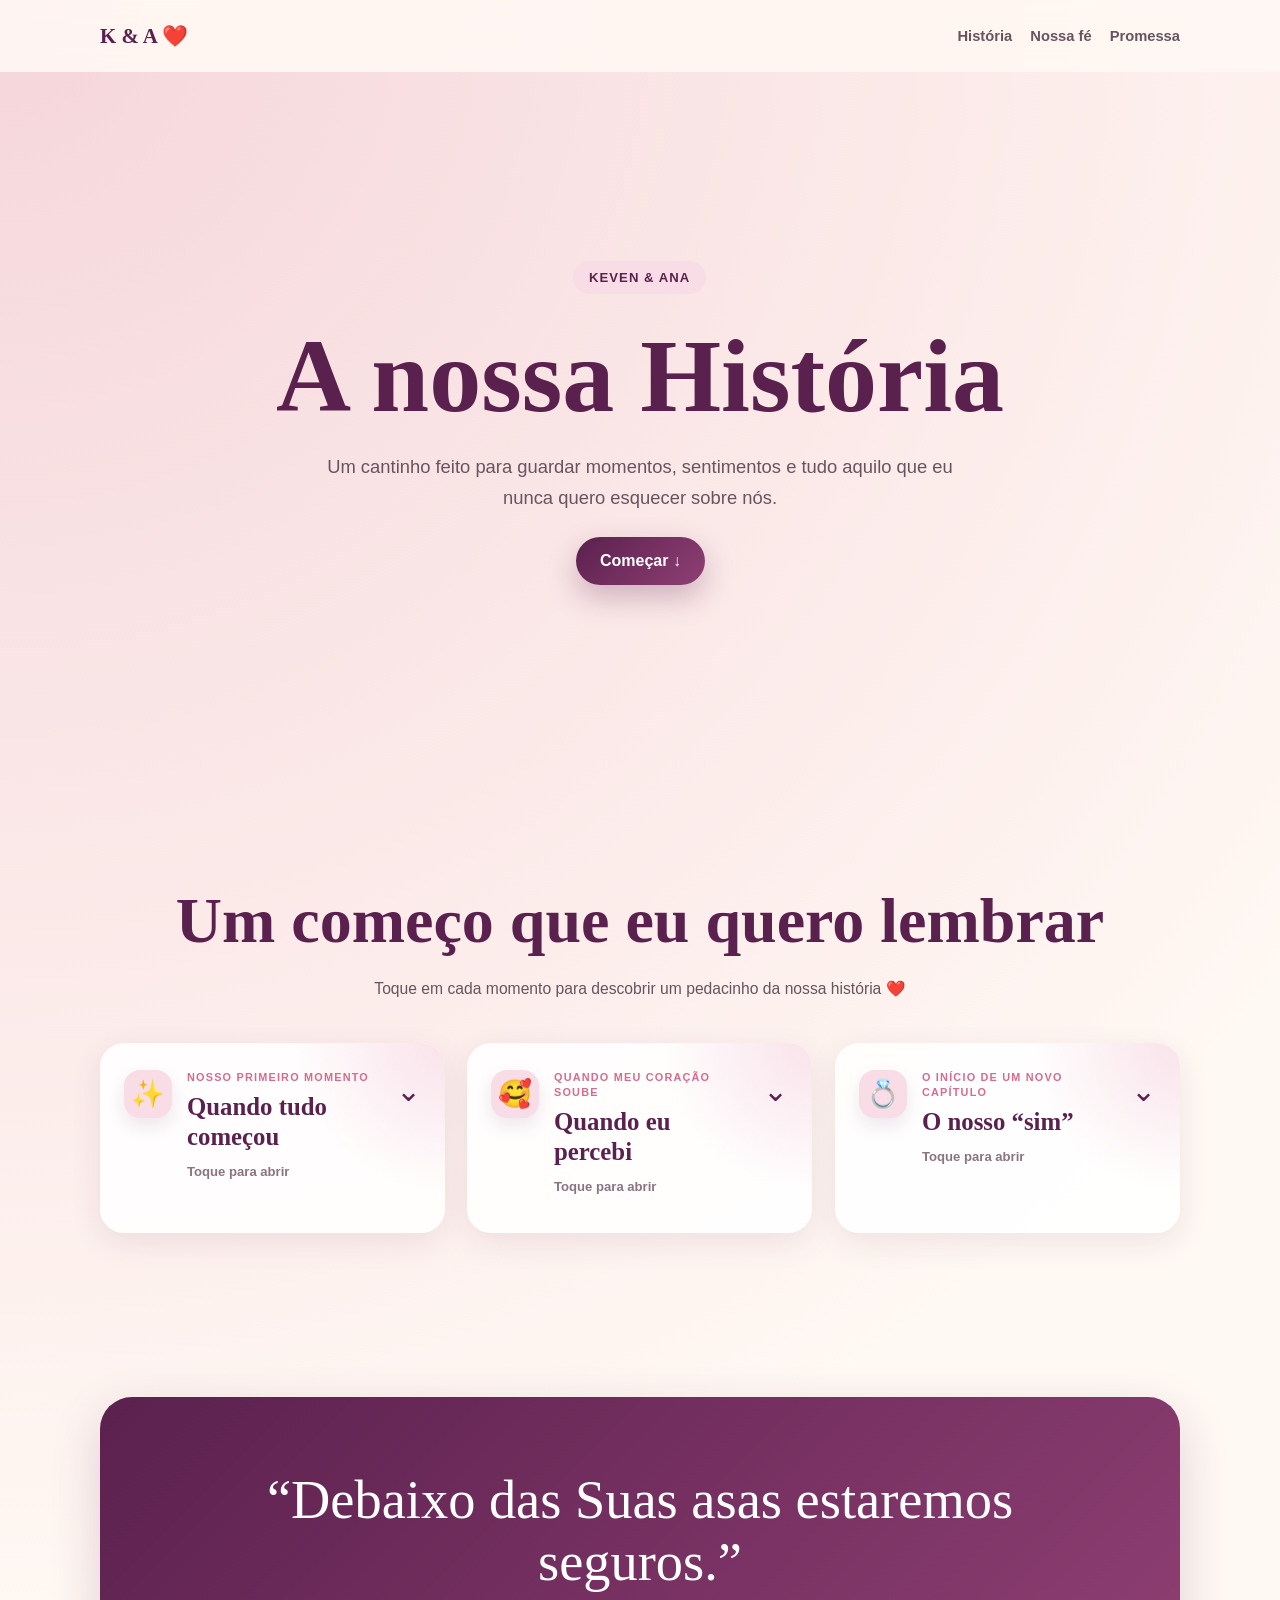
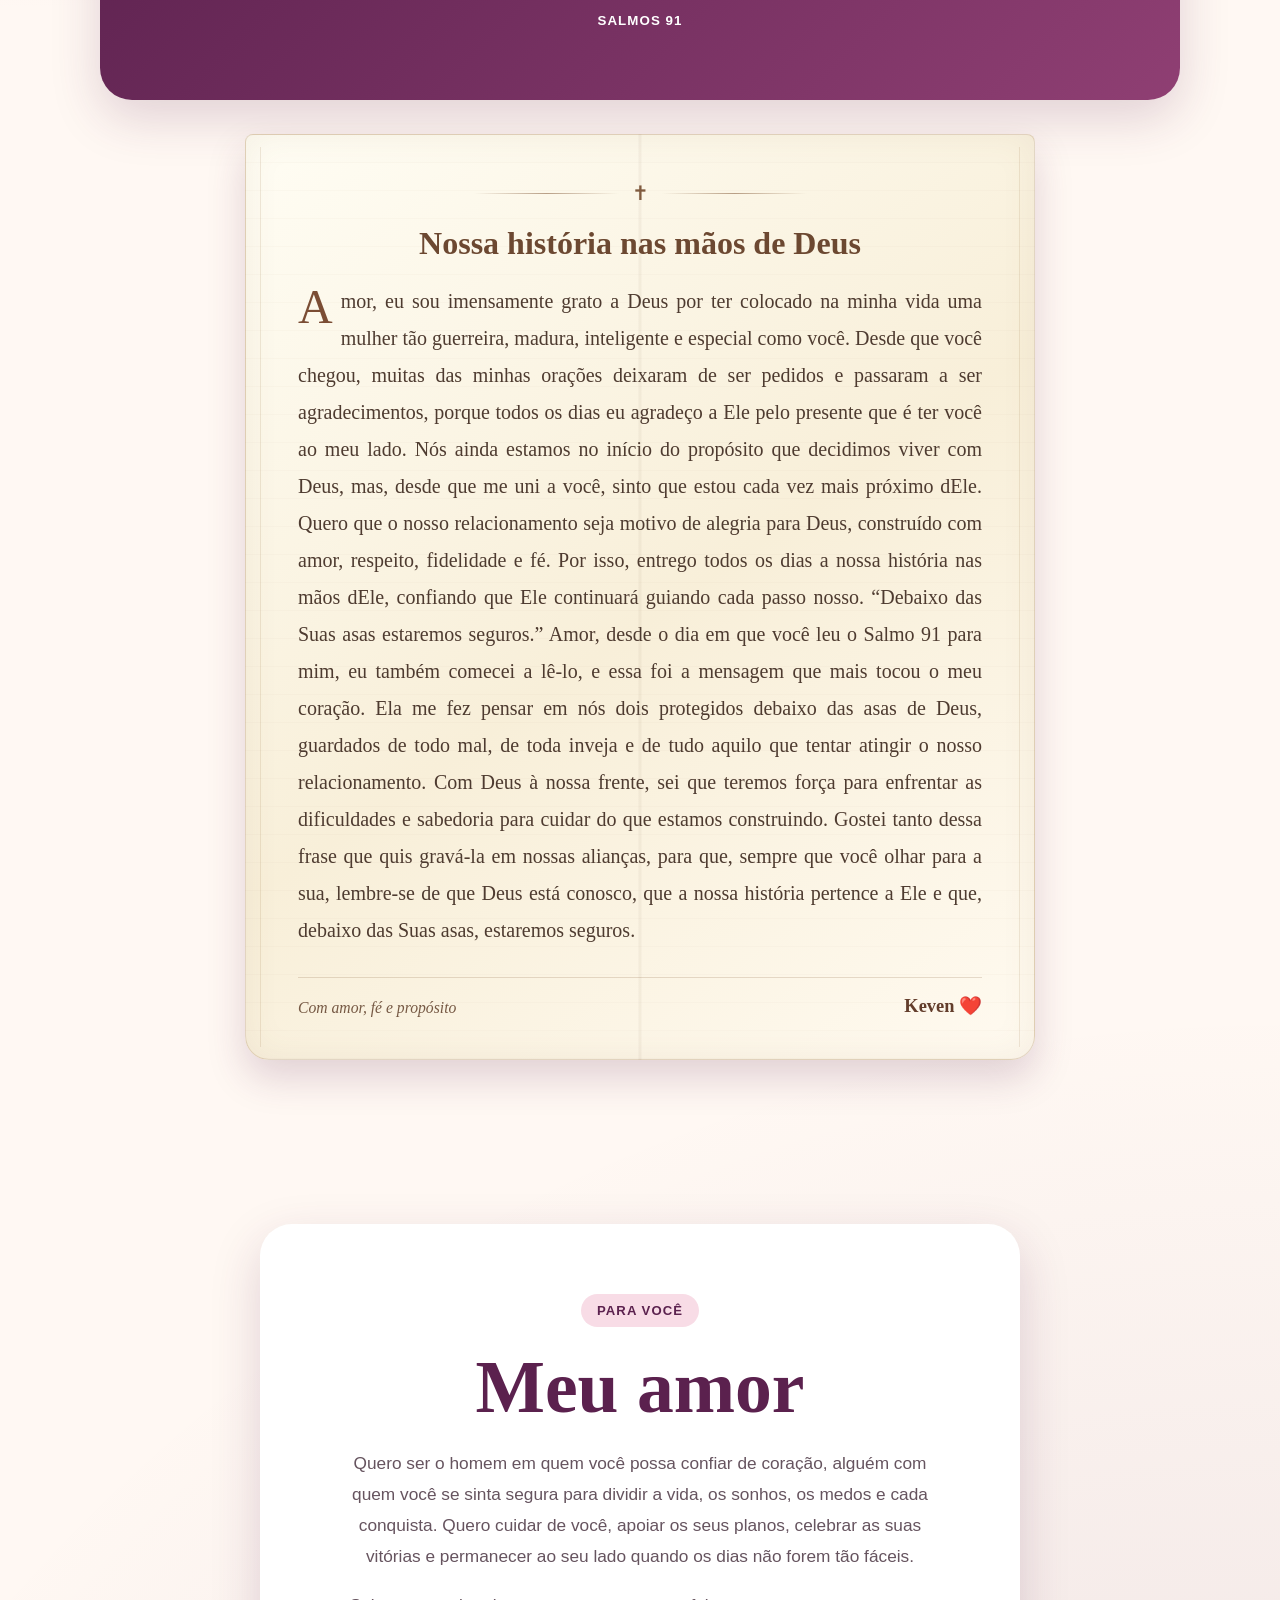
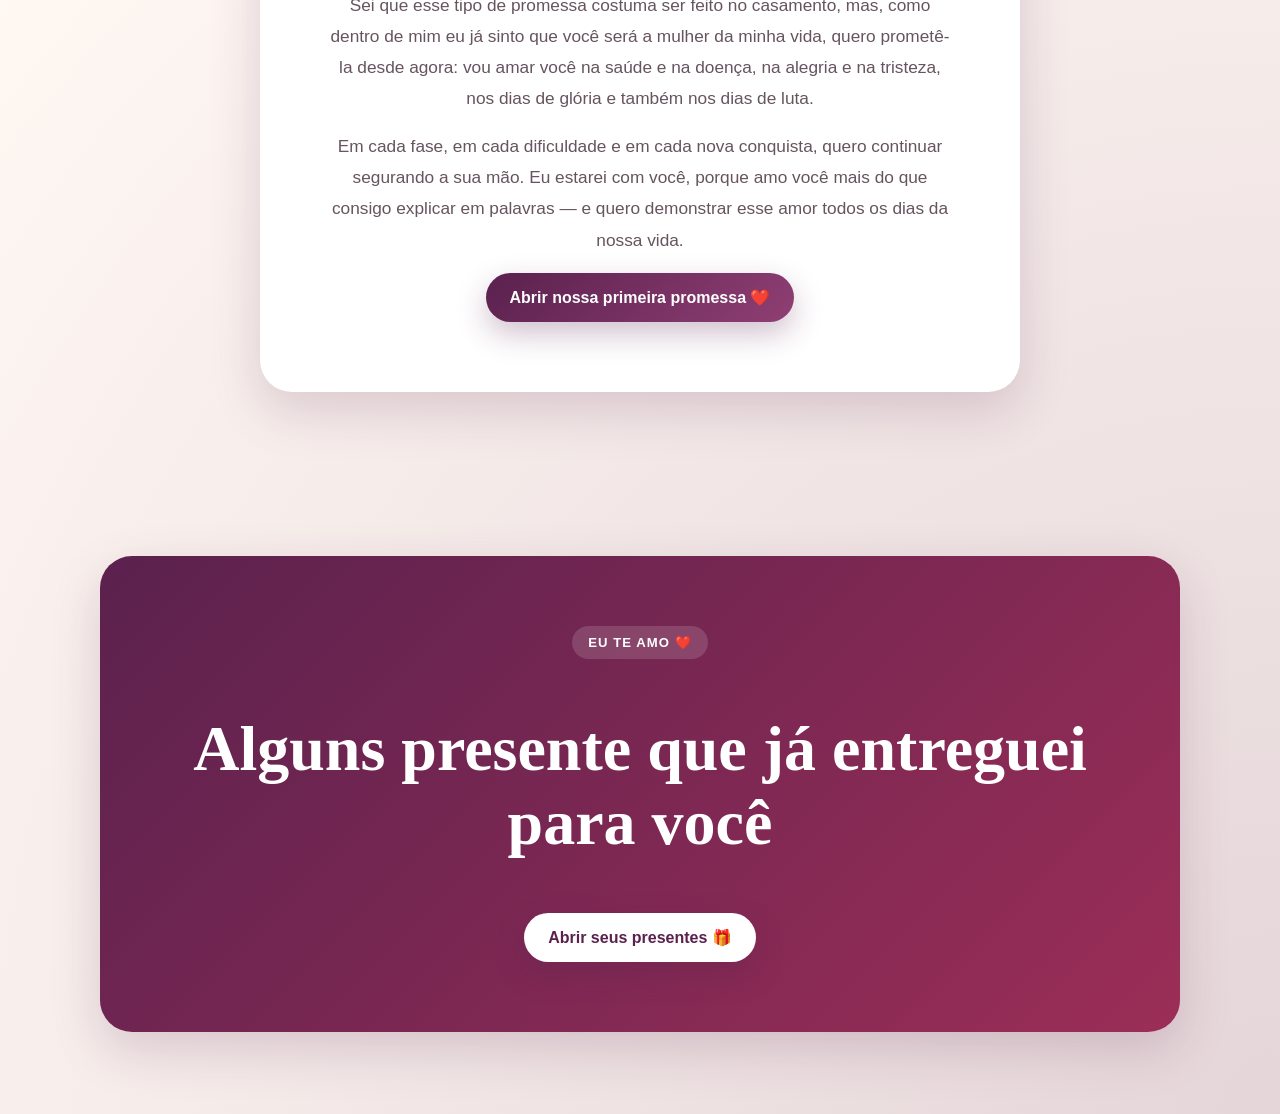
==== commit 0fc0e377: "Add files via upload Site completo" ====
--- a/historia.html
+++ b/historia.html
@@ -255,7 +255,7 @@
           <h2>Alguns presente que já entreguei para você</h2>
 
           <a class="botao botao-branco" href="presente.html">
-            Abrir meus presentes 🎁
+            Abrir seus presentes 🎁
           </a>
         </div>
       </section>
--- a/style.css
+++ b/style.css
@@ -4156,3 +4156,44 @@
     border-radius: 13px;
   }
 }
+
+/* =========================================================
+   AFASTA O STITCH DA CAIXA DE MENSAGEM
+   FUNCIONA NO COMPUTADOR E NO CELULAR
+   ========================================================= */
+
+.stitch-stage {
+  min-height: 690px !important;
+}
+
+.stitch-svg-wrap {
+  bottom: 205px !important;
+  width: min(360px, calc(100% - 20px)) !important;
+}
+
+.texto-stitch {
+  bottom: 20px !important;
+  z-index: 20 !important;
+  width: min(620px, calc(100% - 28px)) !important;
+}
+
+/* Ajuste específico para celular */
+@media (max-width: 520px) {
+  .stitch-stage {
+    min-height: 640px !important;
+  }
+
+  .stitch-svg-wrap {
+    bottom: 205px !important;
+    width: min(285px, calc(100% - 18px)) !important;
+  }
+
+  .texto-stitch {
+    bottom: 16px !important;
+    width: calc(100% - 20px) !important;
+    padding: 16px !important;
+  }
+}
+.contador-rosas span {
+  margin-right: 5px;
+}
